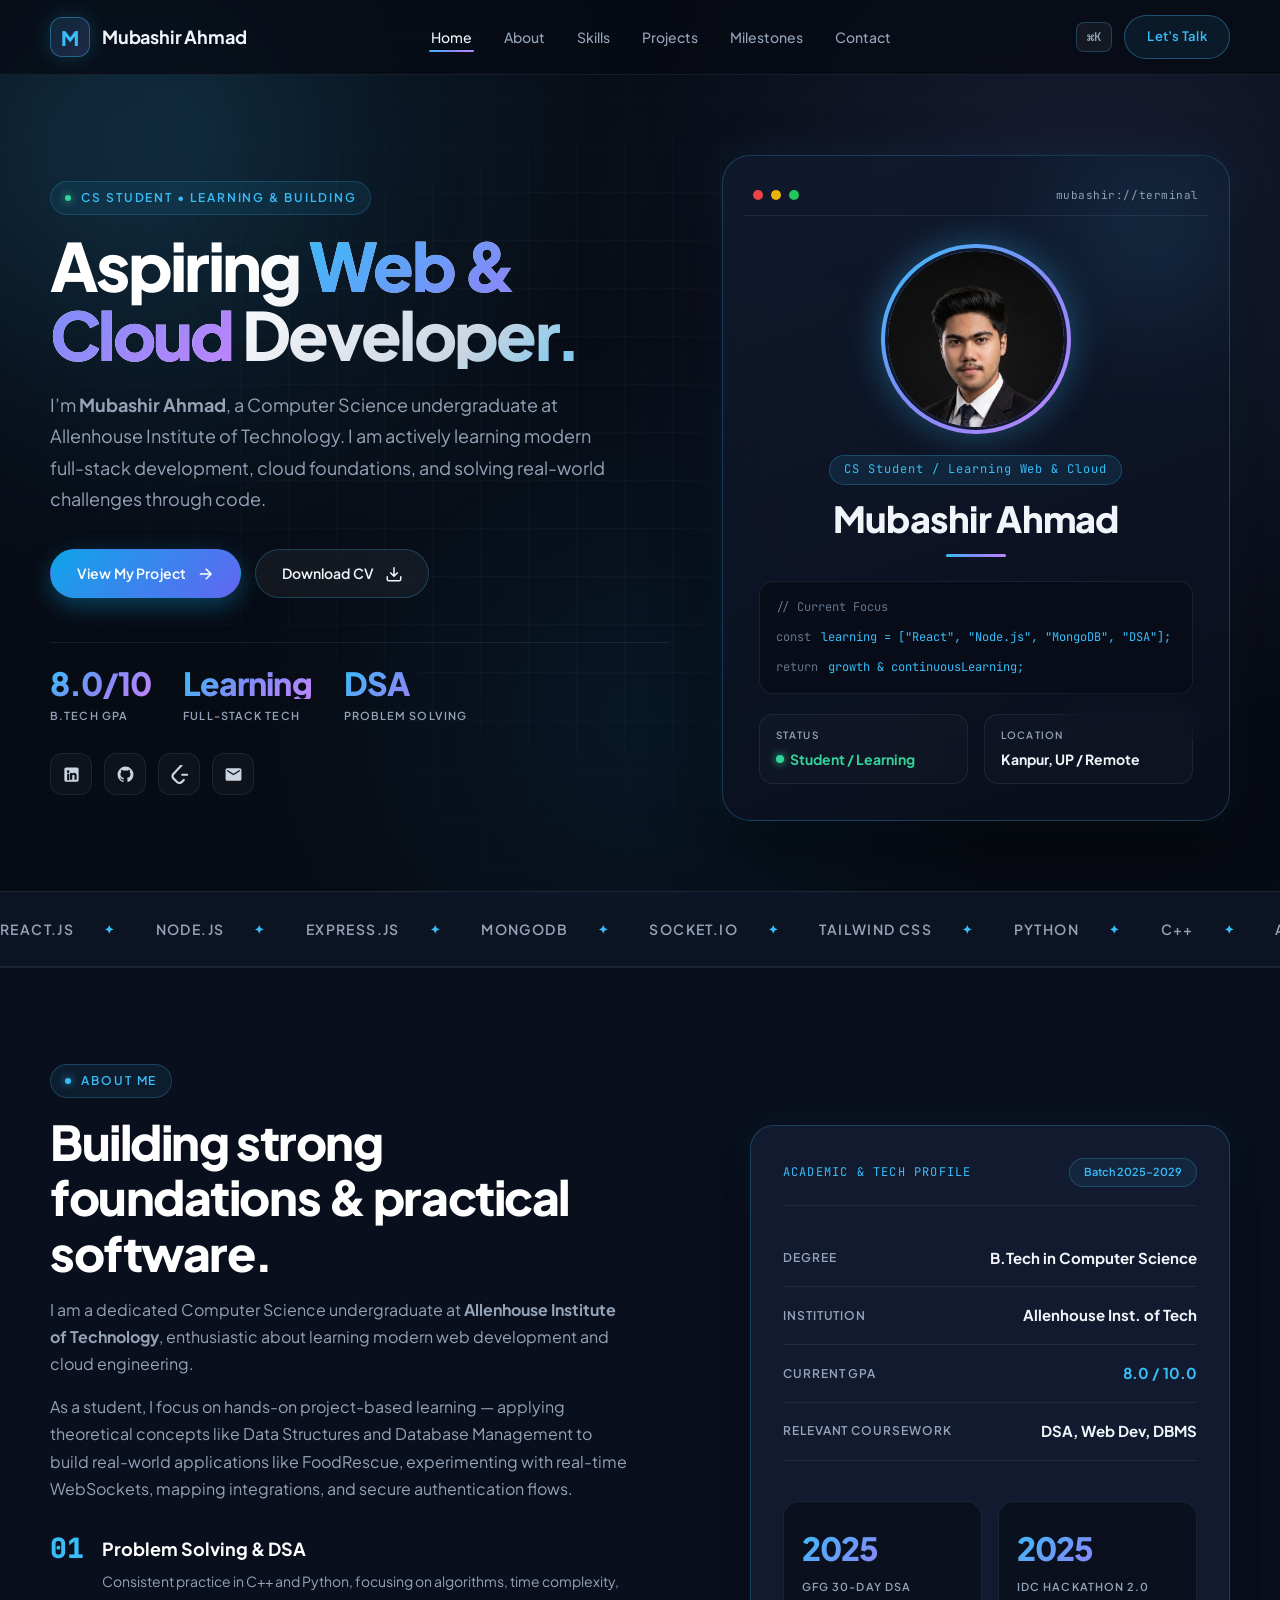
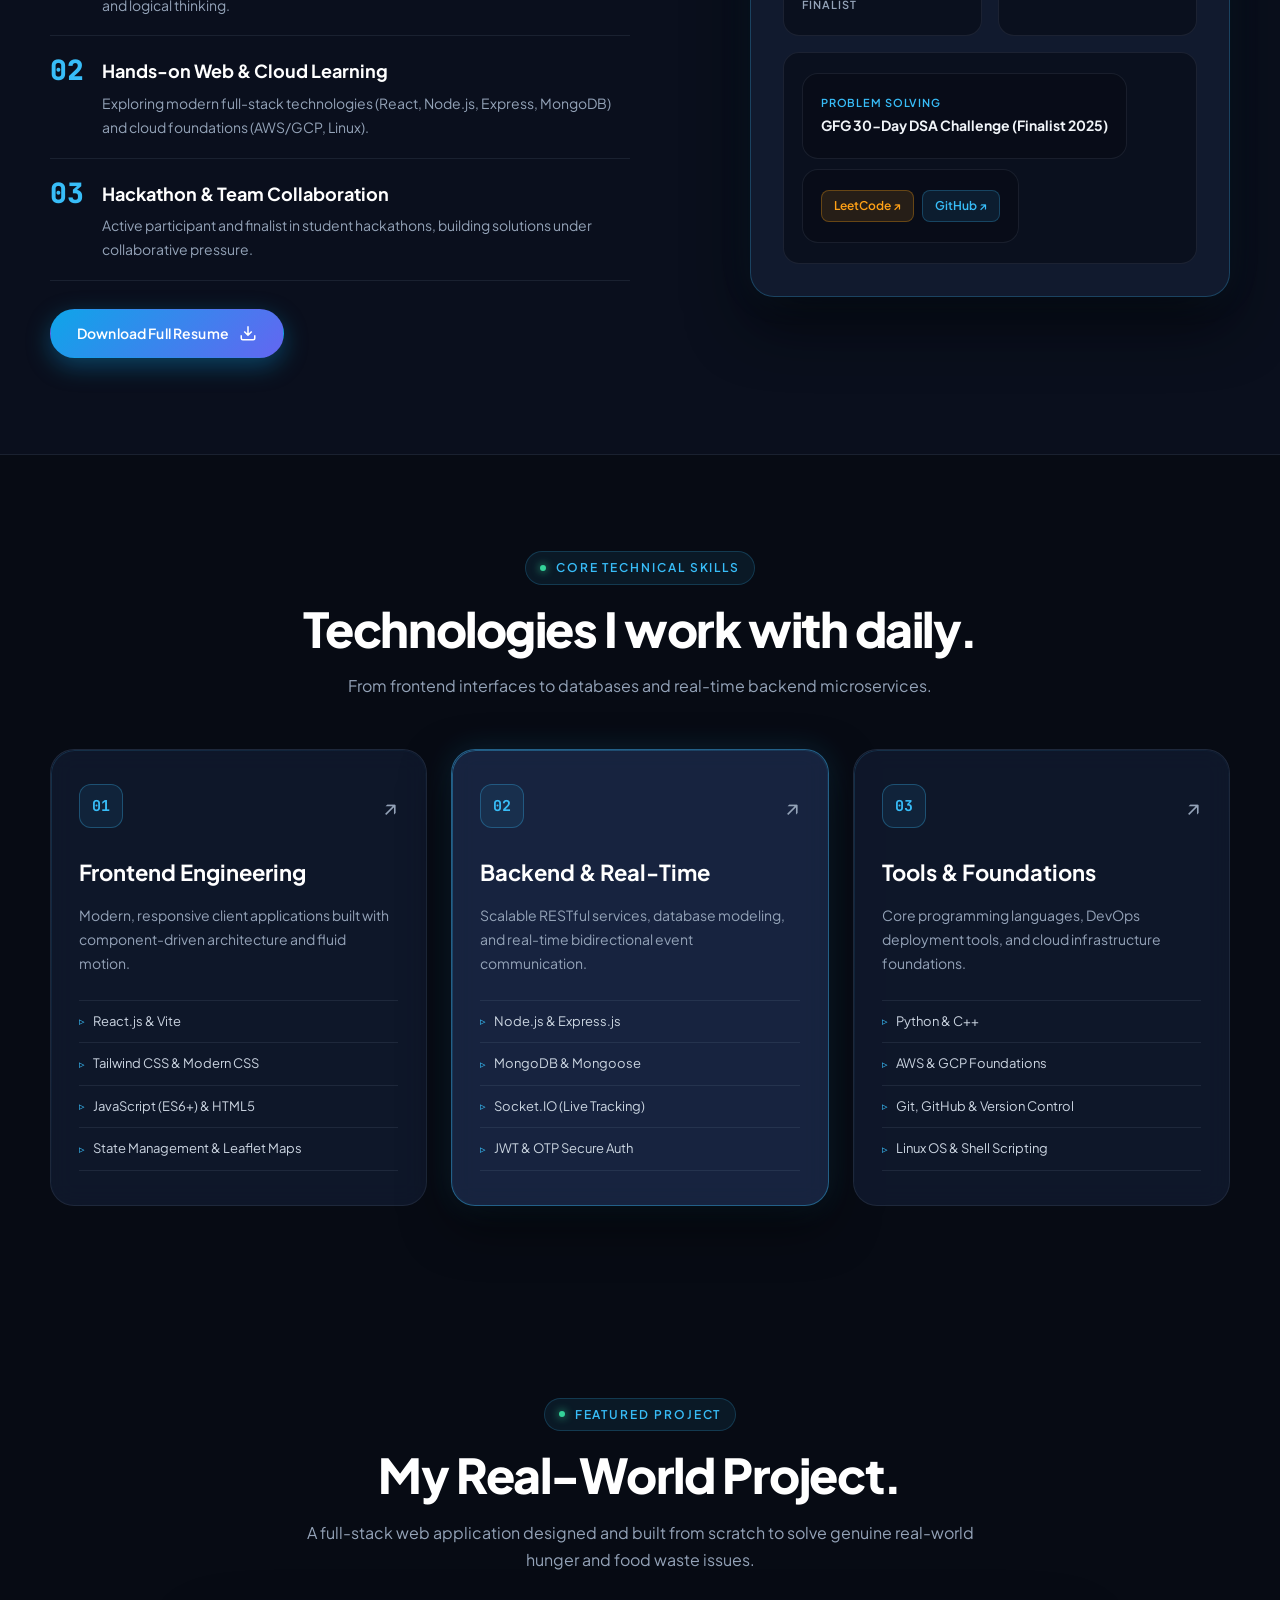
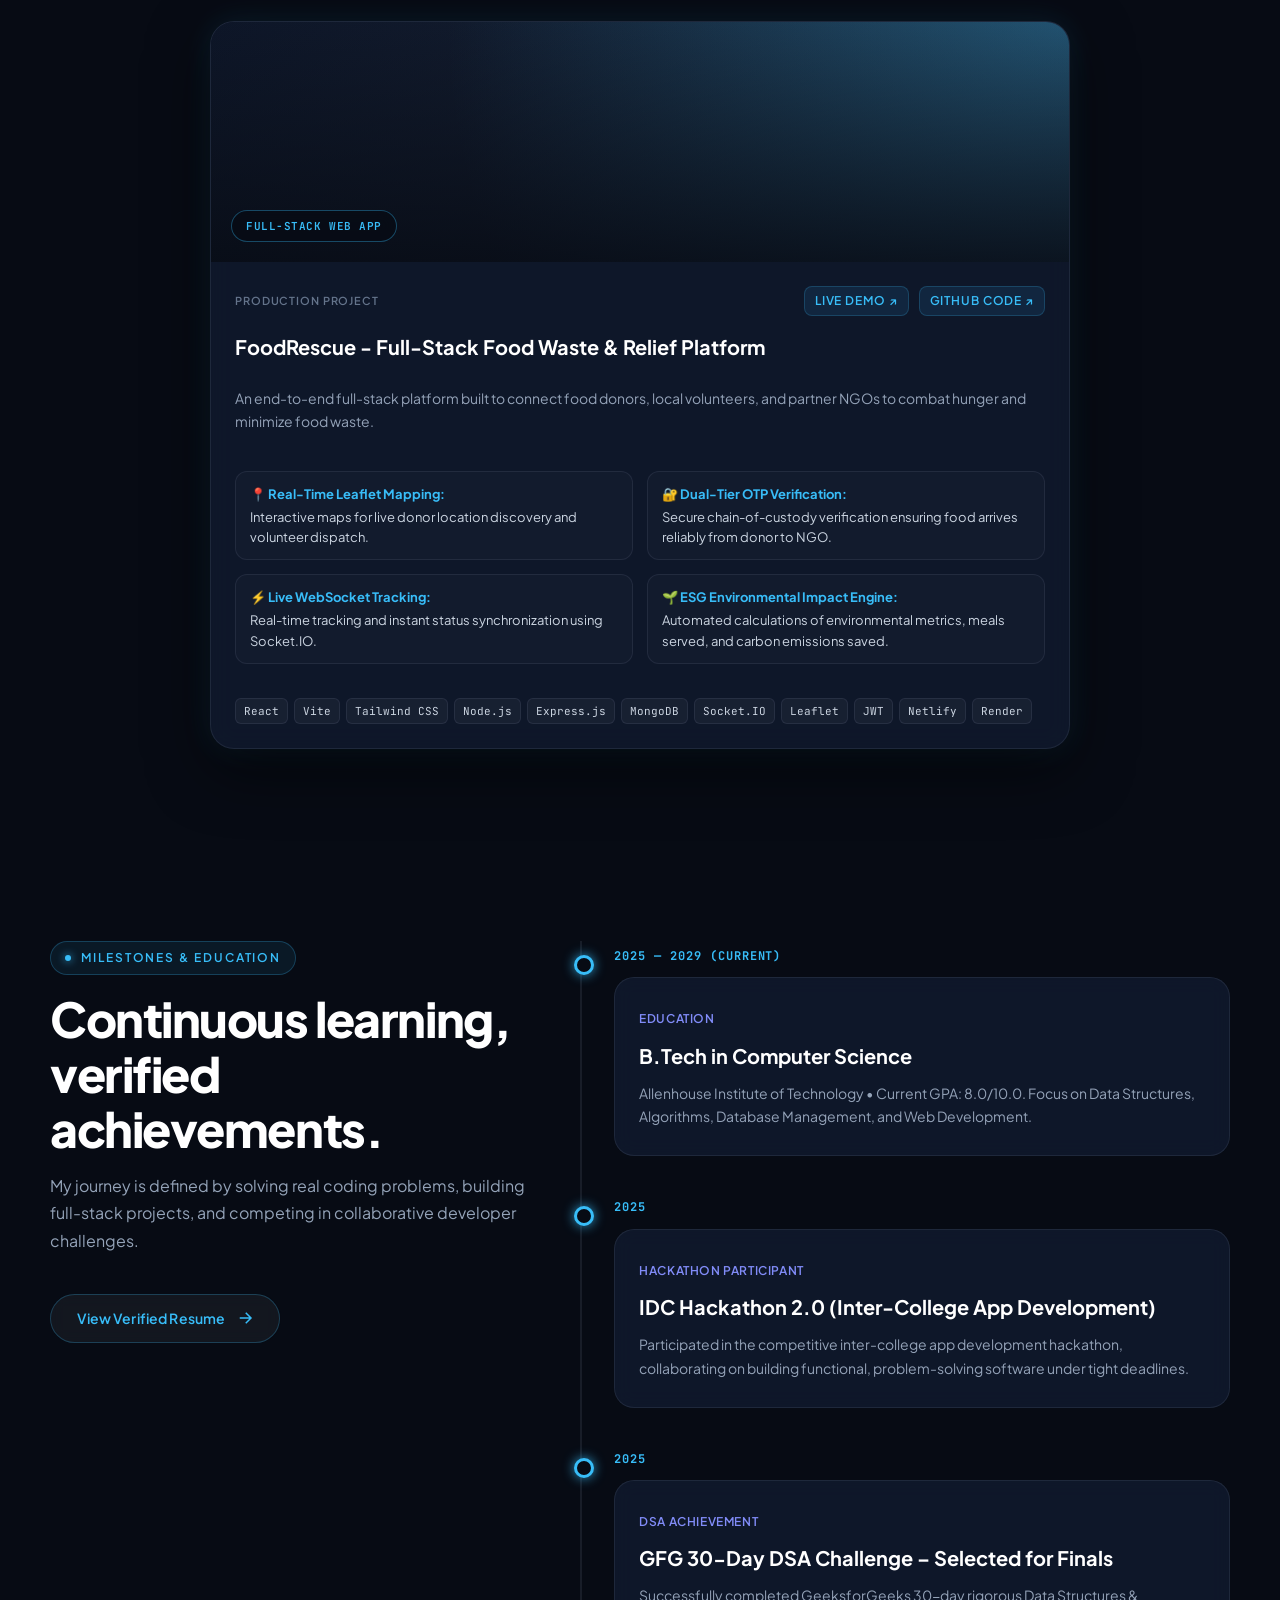
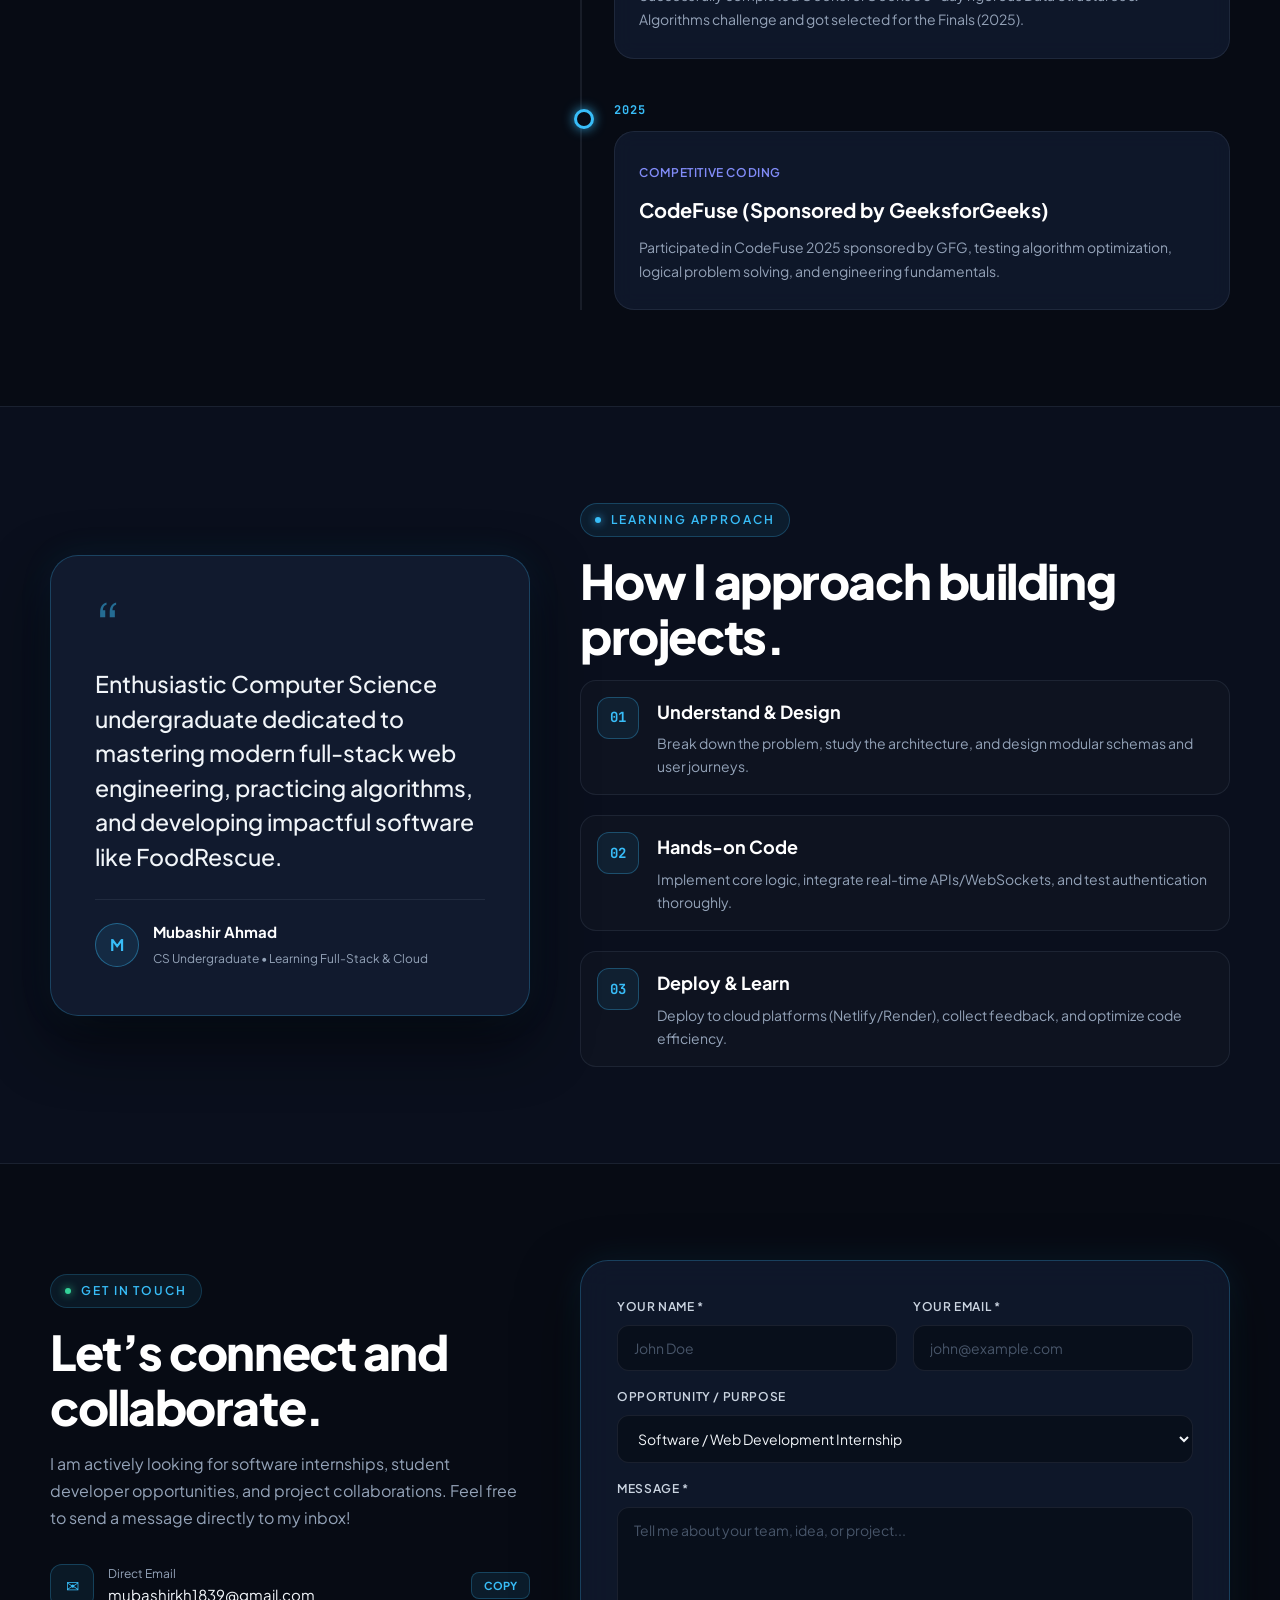
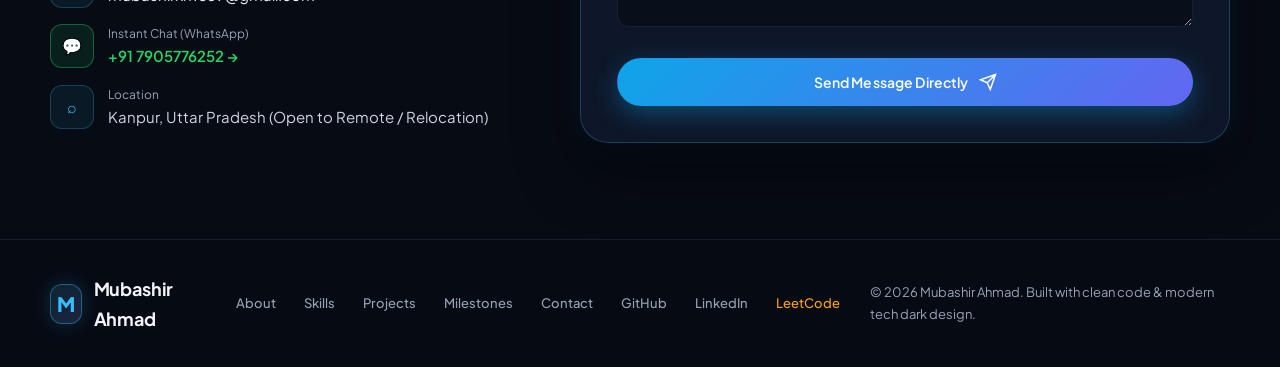
==== index.html @ d945e17e "Initial portfolio website" ====
<!DOCTYPE html>
<html lang="en">
<head>
  <meta charset="UTF-8" />
  <meta name="viewport" content="width=device-width, initial-scale=1.0" />
  <meta name="description" content="Mubashir Ahmad | Computer Science Student & Aspiring Web / Cloud Developer Portfolio" />
  <title>Mubashir Ahmad | CS Student & Aspiring Developer</title>
  <link rel="icon" type="image/svg+xml" href="data:image/svg+xml,<svg xmlns='http://www.w3.org/2000/svg' viewBox='0 0 100 100'><rect width='100' height='100' rx='25' fill='%23070b14'/><text x='50%' y='68%' font-size='60' font-weight='800' fill='%2338bdf8' font-family='sans-serif' text-anchor='middle'>M</text></svg>" />
  <!-- Open Graph / Social Sharing -->
  <meta property="og:type" content="website" />
  <meta property="og:title" content="Mubashir Ahmad | CS Student & Aspiring Developer" />
  <meta property="og:description" content="Portfolio of Mubashir Ahmad - Computer Science Student, Learning Full-Stack & Cloud Technologies." />
  <meta property="og:image" content="mubashir.jpg" />
  <link rel="preconnect" href="https://fonts.googleapis.com">
  <link rel="preconnect" href="https://fonts.gstatic.com" crossorigin>
  <link href="https://fonts.googleapis.com/css2?family=JetBrains+Mono:wght@400;600&family=Plus+Jakarta+Sans:wght@400;500;600;700;800&display=swap" rel="stylesheet">
  <link rel="stylesheet" href="styles.css" />
</head>
<body>
  <div class="site-shell">
    <header class="site-header">
      <nav class="navbar container">
        <a class="brand" href="#home" aria-label="Mubashir Ahmad">
          <span class="brand-mark">M</span>
          <span class="brand-text">Mubashir Ahmad</span>
        </a>

        <button class="nav-toggle" aria-label="Toggle navigation" aria-expanded="false">
          <span></span>
          <span></span>
          <span></span>
        </button>

        <ul class="nav-menu">
          <li><a class="nav-link active" href="#home">Home</a></li>
          <li><a class="nav-link" href="#about">About</a></li>
          <li><a class="nav-link" href="#skills">Skills</a></li>
          <li><a class="nav-link" href="#projects">Projects</a></li>
          <li><a class="nav-link" href="#experience">Milestones</a></li>
          <li><a class="nav-link" href="#contact">Contact</a></li>
        </ul>

        <div style="display: flex; align-items: center; gap: 12px;">
          <button type="button" class="btn-cmd-trigger" id="btn-cmd-trigger" title="Command Palette (Ctrl+K)">
            <span>⌘K</span>
          </button>
          <a class="header-button" href="#contact">Let’s Talk</a>
        </div>
      </nav>
    </header>

    <main>
      <!-- HERO SECTION -->
      <section class="hero section-pad" id="home">
        <div class="container hero-grid">
          <div class="hero-copy reveal">
            <div class="section-label">
              <span></span>
              CS Student • Learning & Building
            </div>
            <h1>Aspiring <span class="highlight-text">Web & Cloud</span> Developer.</h1>
            <p class="hero-lede">
              I’m <strong>Mubashir Ahmad</strong>, a Computer Science undergraduate at Allenhouse Institute of Technology. I am actively learning modern full-stack development, cloud foundations, and solving real-world challenges through code.
            </p>

            <div class="hero-actions">
              <a class="btn btn-primary" href="#projects">
                <span>View My Project</span>
                <svg viewBox="0 0 24 24" class="btn-icon">
                  <path d="M5 12h14M13 5l7 7-7 7" />
                </svg>
              </a>
              <a class="btn btn-secondary" href="Mubashir_Ahmad_Resume.pdf" download="Mubashir_Ahmad_Resume.pdf">
                <span>Download CV</span>
                <svg viewBox="0 0 24 24" class="btn-icon">
                  <path d="M21 15v4a2 2 0 0 1-2 2H5a2 2 0 0 1-2-2v-4M7 10l5 5 5-5M12 15V3" />
                </svg>
              </a>
            </div>

            <div class="hero-proof">
              <div>
                <span class="proof-number">8.0/10</span>
                <span class="proof-label">B.Tech GPA</span>
              </div>
              <div>
                <span class="proof-number">Learning</span>
                <span class="proof-label">Full-Stack Tech</span>
              </div>
              <div>
                <span class="proof-number">DSA</span>
                <span class="proof-label">Problem Solving</span>
              </div>
            </div>

            <div class="hero-social">
              <a href="https://www.linkedin.com/in/mubashir-ahmad-92167a363" target="_blank" rel="noopener noreferrer" aria-label="LinkedIn">
                <svg viewBox="0 0 24 24"><path d="M19 3a2 2 0 0 1 2 2v14a2 2 0 0 1-2 2H5a2 2 0 0 1-2-2V5a2 2 0 0 1 2-2h14m-.5 15.5v-5.3a3.26 3.26 0 0 0-3.26-3.26c-.85 0-1.84.52-2.28 1.3v-1.11h-2.79v8.37h2.79v-4.93c0-.77.62-1.4 1.39-1.4a1.4 1.4 0 0 1 1.4 1.4v4.93h2.75M6.46 10.9v8.37H9.2V10.9H6.46M7.83 6.78a1.64 1.64 0 1 0 0 3.27 1.64 1.64 0 0 0 0-3.27z"/></svg>
              </a>
              <a href="https://github.com/mubashirkh1839-afk" target="_blank" rel="noopener noreferrer" aria-label="GitHub">
                <svg viewBox="0 0 24 24"><path d="M12 2A10 10 0 0 0 2 12c0 4.42 2.87 8.17 6.84 9.5.5.08.66-.23.66-.5v-1.69c-2.77.6-3.36-1.34-3.36-1.34-.46-1.16-1.11-1.47-1.11-1.47-.91-.62.07-.6.07-.6 1 .07 1.53 1.03 1.53 1.03.87 1.52 2.34 1.07 2.91.83.1-.65.35-1.09.63-1.34-2.22-.25-4.55-1.11-4.55-4.92 0-1.11.38-2 1.03-2.71-.1-.25-.45-1.29.1-2.64 0 0 .84-.27 2.75 1.02.79-.22 1.65-.33 2.5-.33.85 0 1.71.11 2.5.33 1.91-1.29 2.75-1.02 2.75-1.02.55 1.35.2 2.39.1 2.64.65.71 1.03 1.6 1.03 2.71 0 3.82-2.34 4.66-4.57 4.91.36.31.69.92.69 1.85V21c0 .27.16.59.67.5C19.14 20.16 22 16.42 22 12A10 10 0 0 0 12 2z"/></svg>
              </a>
              <a href="https://leetcode.com/u/mubashirkh_1839/" target="_blank" rel="noopener noreferrer" aria-label="LeetCode" title="LeetCode Profile">
                <svg viewBox="0 0 24 24"><path d="M13.483 0a1.374 1.374 0 0 0-.961.438L7.116 6.226l-3.854 4.126a5.266 5.266 0 0 0-1.209 2.104 5.35 5.35 0 0 0-.125.513 5.527 5.527 0 0 0 .062 2.362 5.83 5.83 0 0 0 .349 1.017 5.938 5.938 0 0 0 1.271 1.818l4.277 4.193.039.038c2.248 2.165 5.852 2.133 8.063-.074l2.396-2.392c.54-.54.54-1.414.003-1.955a1.378 1.378 0 0 0-1.951-.003l-2.396 2.392a3.021 3.021 0 0 1-4.205.038l-.02-.019-4.276-4.193c-.652-.64-.972-1.469-.948-2.263a2.68 2.68 0 0 1 .666-1.607 2.6 2.6 0 0 1 .388-.392l4.271-4.571 5.405-5.787a1.378 1.378 0 0 0-.986-2.364zm1.884 10.957a1.38 1.38 0 0 0-1.38 1.382v.005a1.382 1.382 0 0 0 1.38 1.382h6.25a1.38 1.38 0 0 0 1.38-1.382v-.005a1.382 1.382 0 0 0-1.38-1.382z"/></svg>
              </a>
              <a href="mailto:mubashirkh1839@gmail.com" aria-label="Email">
                <svg viewBox="0 0 24 24"><path d="M20 4H4c-1.1 0-1.99.9-1.99 2L2 18c0 1.1.9 2 2 2h16c1.1 0 2-.9 2-2V6c0-1.1-.9-2-2-2zm0 4l-8 5-8-5V6l8 5 8-5v2z"/></svg>
              </a>
            </div>
          </div>

          <aside class="hero-panel reveal">
            <div class="hero-card">
              <div class="hero-card-top">
                <span class="card-dot"></span>
                <span class="card-dot"></span>
                <span class="card-dot"></span>
                <span class="card-title">mubashir://terminal</span>
              </div>

              <div class="profile-card">
                <div class="profile-photo">
                  <div class="profile-photo-inner">
                    <img src="mubashir.jpg" alt="Mubashir Ahmad" class="profile-img" onerror="this.style.display='none'; this.nextElementSibling.style.display='flex';" />
                    <span class="profile-initial" style="display:none;">M</span>
                  </div>
                </div>
                <div class="profile-details">
                  <span class="profile-role">CS Student / Learning Web & Cloud</span>
                  <h3>Mubashir Ahmad</h3>
                  <span class="profile-line"></span>
                </div>

                <div class="code-stack">
                  <div class="code-line">
                    <span class="code-comment">// Current Focus</span>
                  </div>
                  <div class="code-line">
                    <span class="code-comment">const</span>
                    <span class="code-value">learning = ["React", "Node.js", "MongoDB", "DSA"];</span>
                  </div>
                  <div class="code-line">
                    <span class="code-comment">return</span>
                    <span class="code-value">growth & continuousLearning;</span>
                  </div>
                </div>

                <div class="signal-grid">
                  <div>
                    <span class="signal-label">Status</span>
                    <span class="signal-value status-badge">Student / Learning</span>
                  </div>
                  <div>
                    <span class="signal-label">Location</span>
                    <span class="signal-value">Kanpur, UP / Remote</span>
                  </div>
                </div>
              </div>

              <div class="floating-card floating-card-one">
                <span class="floating-card-icon">⚡</span>
                <span>Hackathon Finalist</span>
              </div>
              <div class="floating-card floating-card-two">
                <span class="floating-card-icon">💡</span>
                <span>Learning Web & Cloud</span>
              </div>
            </div>
          </aside>
        </div>
      </section>

      <!-- MARQUEE / SKILLS STRIP -->
      <section class="marquee">
        <div class="marquee-track">
          <span>React.js</span>
          <span>Node.js</span>
          <span>Express.js</span>
          <span>MongoDB</span>
          <span>Socket.IO</span>
          <span>Tailwind CSS</span>
          <span>Python</span>
          <span>C++</span>
          <span>AWS / GCP</span>
          <span>Git & Linux</span>
          <span>RESTful APIs</span>
          <span>JWT Auth</span>
          <span>React.js</span>
          <span>Node.js</span>
          <span>Express.js</span>
          <span>MongoDB</span>
          <span>Socket.IO</span>
          <span>Tailwind CSS</span>
        </div>
      </section>

      <!-- ABOUT SECTION -->
      <section class="section section-light" id="about">
        <div class="container two-column">
          <div class="section-intro reveal">
            <span class="section-label dark">
              <span></span>
              About Me
            </span>
            <h2>Building strong foundations & practical software.</h2>
            <p>
              I am a dedicated Computer Science undergraduate at <strong>Allenhouse Institute of Technology</strong>, enthusiastic about learning modern web development and cloud engineering.
            </p>
            <p>
              As a student, I focus on hands-on project-based learning — applying theoretical concepts like Data Structures and Database Management to build real-world applications like FoodRescue, experimenting with real-time WebSockets, mapping integrations, and secure authentication flows.
            </p>

            <div class="about-highlights">
              <div class="about-highlight">
                <span class="highlight-number">01</span>
                <div>
                  <h4>Problem Solving & DSA</h4>
                  <p>Consistent practice in C++ and Python, focusing on algorithms, time complexity, and logical thinking.</p>
                </div>
              </div>
              <div class="about-highlight">
                <span class="highlight-number">02</span>
                <div>
                  <h4>Hands-on Web & Cloud Learning</h4>
                  <p>Exploring modern full-stack technologies (React, Node.js, Express, MongoDB) and cloud foundations (AWS/GCP, Linux).</p>
                </div>
              </div>
              <div class="about-highlight">
                <span class="highlight-number">03</span>
                <div>
                  <h4>Hackathon & Team Collaboration</h4>
                  <p>Active participant and finalist in student hackathons, building solutions under collaborative pressure.</p>
                </div>
              </div>
            </div>

            <a class="btn btn-primary" style="margin-top: 28px;" href="Mubashir_Ahmad_Resume.pdf" download="Mubashir_Ahmad_Resume.pdf">
              <span>Download Full Resume</span>
              <svg viewBox="0 0 24 24" class="btn-icon"><path d="M21 15v4a2 2 0 0 1-2 2H5a2 2 0 0 1-2-2v-4M7 10l5 5 5-5M12 15V3" /></svg>
            </a>
          </div>

          <div class="about-card reveal">
            <div class="about-card-inner">
              <div class="about-card-top">
                <span class="metric-label">Academic & Tech Profile</span>
                <span class="metric-status">Batch 2025–2029</span>
              </div>

              <div class="about-card-body">
                <div class="about-card-row">
                  <span class="card-row-label">Degree</span>
                  <span class="card-row-value">B.Tech in Computer Science</span>
                </div>
                <div class="about-card-row">
                  <span class="card-row-label">Institution</span>
                  <span class="card-row-value">Allenhouse Inst. of Tech</span>
                </div>
                <div class="about-card-row">
                  <span class="card-row-label">Current GPA</span>
                  <span class="card-row-value" style="color: var(--primary);">8.0 / 10.0</span>
                </div>
                <div class="about-card-row">
                  <span class="card-row-label">Relevant Coursework</span>
                  <span class="card-row-value">DSA, Web Dev, DBMS</span>
                </div>
              </div>

              <div class="about-card-grid">
                <div>
                  <span class="mini-number">2025</span>
                  <span class="mini-label">GFG 30-Day DSA Finalist</span>
                </div>
                <div>
                  <span class="mini-number">2025</span>
                  <span class="mini-label">IDC Hackathon 2.0</span>
                </div>
                <div style="grid-column: span 2; display: flex; align-items: center; justify-content: space-between; flex-wrap: wrap; gap: 10px;">
                  <div>
                    <span style="font-size: 11px; font-weight: 600; color: var(--primary); text-transform: uppercase; letter-spacing: 0.08em; display:block;">Problem Solving</span>
                    <span style="font-size: 14px; font-weight: 700; color: var(--text);">GFG 30-Day DSA Challenge (Finalist 2025)</span>
                  </div>
                  <div style="display: flex; gap: 8px;">
                    <a href="https://leetcode.com/u/mubashirkh_1839/" target="_blank" rel="noopener noreferrer" style="font-size: 12px; font-weight: 600; color: #ffa116; background: rgba(255,161,22,0.12); border: 1px solid rgba(255,161,22,0.3); padding: 5px 12px; border-radius: 8px; display: inline-flex; align-items: center; gap: 4px;">
                      LeetCode ↗
                    </a>
                    <a href="https://github.com/mubashirkh1839-afk" target="_blank" rel="noopener noreferrer" style="font-size: 12px; font-weight: 600; color: var(--primary); background: rgba(56,189,248,0.1); border: 1px solid rgba(56,189,248,0.25); padding: 5px 12px; border-radius: 8px;">
                      GitHub ↗
                    </a>
                  </div>
                </div>
              </div>
            </div>
          </div>
        </div>
      </section>

      <!-- SKILLS & COMPETENCIES SECTION -->
      <section class="section" id="skills">
        <div class="container centered">
          <div class="section-heading reveal">
            <span class="section-label">
              <span></span>
              Core Technical Skills
            </span>
            <h2>Technologies I work with daily.</h2>
            <p>From frontend interfaces to databases and real-time backend microservices.</p>
          </div>

          <div class="service-grid">
            <article class="service-card reveal">
              <div class="service-card-head">
                <span class="service-icon">01</span>
                <span class="service-arrow">↗</span>
              </div>
              <h3>Frontend Engineering</h3>
              <p>Modern, responsive client applications built with component-driven architecture and fluid motion.</p>
              <ul class="service-list">
                <li>React.js & Vite</li>
                <li>Tailwind CSS & Modern CSS</li>
                <li>JavaScript (ES6+) & HTML5</li>
                <li>State Management & Leaflet Maps</li>
              </ul>
            </article>

            <article class="service-card active reveal">
              <div class="service-card-head">
                <span class="service-icon">02</span>
                <span class="service-arrow">↗</span>
              </div>
              <h3>Backend & Real-Time</h3>
              <p>Scalable RESTful services, database modeling, and real-time bidirectional event communication.</p>
              <ul class="service-list">
                <li>Node.js & Express.js</li>
                <li>MongoDB & Mongoose</li>
                <li>Socket.IO (Live Tracking)</li>
                <li>JWT & OTP Secure Auth</li>
              </ul>
            </article>

            <article class="service-card reveal">
              <div class="service-card-head">
                <span class="service-icon">03</span>
                <span class="service-arrow">↗</span>
              </div>
              <h3>Tools & Foundations</h3>
              <p>Core programming languages, DevOps deployment tools, and cloud infrastructure foundations.</p>
              <ul class="service-list">
                <li>Python & C++</li>
                <li>AWS & GCP Foundations</li>
                <li>Git, GitHub & Version Control</li>
                <li>Linux OS & Shell Scripting</li>
              </ul>
            </article>
          </div>
        </div>
      </section>

      <!-- PROJECTS SECTION -->
      <section class="section section-dark" id="projects">
        <div class="container">
          <div class="section-heading centered reveal">
            <span class="section-label">
              <span></span>
              Featured Project
            </span>
            <h2>My Real-World Project.</h2>
            <p>A full-stack web application designed and built from scratch to solve genuine real-world hunger and food waste issues.</p>
          </div>

          <div class="project-single-wrapper">
            <!-- Featured Project: FoodRescue -->
            <article class="project-card project-card-featured reveal" data-category="fullstack">
              <div class="project-thumbnail thumb-one">
                <span class="project-tag">Full-Stack Web App</span>
              </div>
              <div class="project-content">
                <div class="project-meta">
                  <span>Production Project</span>
                  <div class="project-links">
                    <a href="https://lnkd.in/dQ2KAJUB" target="_blank" rel="noopener noreferrer" class="project-link-btn" title="Live Demo">
                      Live Demo ↗
                    </a>
                    <a href="https://lnkd.in/dcukuMUd" target="_blank" rel="noopener noreferrer" class="project-link-btn" title="View Source Code">
                      GitHub Code ↗
                    </a>
                  </div>
                </div>
                <h3>FoodRescue - Full-Stack Food Waste & Relief Platform</h3>
                <p>
                  An end-to-end full-stack platform built to connect food donors, local volunteers, and partner NGOs to combat hunger and minimize food waste.
                </p>
                <div class="project-features-list">
                  <div class="project-feature-item">
                    <strong>📍 Real-Time Leaflet Mapping:</strong> Interactive maps for live donor location discovery and volunteer dispatch.
                  </div>
                  <div class="project-feature-item">
                    <strong>🔐 Dual-Tier OTP Verification:</strong> Secure chain-of-custody verification ensuring food arrives reliably from donor to NGO.
                  </div>
                  <div class="project-feature-item">
                    <strong>⚡ Live WebSocket Tracking:</strong> Real-time tracking and instant status synchronization using Socket.IO.
                  </div>
                  <div class="project-feature-item">
                    <strong>🌱 ESG Environmental Impact Engine:</strong> Automated calculations of environmental metrics, meals served, and carbon emissions saved.
                  </div>
                </div>
                <div class="project-tech-pills" style="margin-top: 24px;">
                  <span>React</span>
                  <span>Vite</span>
                  <span>Tailwind CSS</span>
                  <span>Node.js</span>
                  <span>Express.js</span>
                  <span>MongoDB</span>
                  <span>Socket.IO</span>
                  <span>Leaflet</span>
                  <span>JWT</span>
                  <span>Netlify</span>
                  <span>Render</span>
                </div>
              </div>
            </article>
          </div>
        </div>
      </section>

      <!-- EXPERIENCE & ACHIEVEMENTS SECTION -->
      <section class="section" id="experience">
        <div class="container experience-grid">
          <div class="section-intro reveal">
            <span class="section-label dark">
              <span></span>
              Milestones & Education
            </span>
            <h2>Continuous learning, verified achievements.</h2>
            <p>
              My journey is defined by solving real coding problems, building full-stack projects, and competing in collaborative developer challenges.
            </p>
            <a class="btn btn-secondary dark-btn" href="Mubashir_Ahmad_Resume.pdf" download="Mubashir_Ahmad_Resume.pdf" style="margin-top: 24px;">
              <span>View Verified Resume</span>
              <svg viewBox="0 0 24 24" class="btn-icon"><path d="M5 12h14M13 5l7 7-7 7" /></svg>
            </a>
          </div>

          <div class="timeline reveal">
            <div class="timeline-item">
              <span class="timeline-date">2025 — 2029 (Current)</span>
              <div class="timeline-card">
                <span class="timeline-status">Education</span>
                <h3>B.Tech in Computer Science</h3>
                <p>Allenhouse Institute of Technology • Current GPA: 8.0/10.0. Focus on Data Structures, Algorithms, Database Management, and Web Development.</p>
              </div>
            </div>

            <div class="timeline-item">
              <span class="timeline-date">2025</span>
              <div class="timeline-card">
                <span class="timeline-status">Hackathon Participant</span>
                <h3>IDC Hackathon 2.0 (Inter-College App Development)</h3>
                <p>Participated in the competitive inter-college app development hackathon, collaborating on building functional, problem-solving software under tight deadlines.</p>
              </div>
            </div>

            <div class="timeline-item">
              <span class="timeline-date">2025</span>
              <div class="timeline-card">
                <span class="timeline-status">DSA Achievement</span>
                <h3>GFG 30-Day DSA Challenge – Selected for Finals</h3>
                <p>Successfully completed GeeksforGeeks 30-day rigorous Data Structures & Algorithms challenge and got selected for the Finals (2025).</p>
              </div>
            </div>

            <div class="timeline-item">
              <span class="timeline-date">2025</span>
              <div class="timeline-card">
                <span class="timeline-status">Competitive Coding</span>
                <h3>CodeFuse (Sponsored by GeeksforGeeks)</h3>
                <p>Participated in CodeFuse 2025 sponsored by GFG, testing algorithm optimization, logical problem solving, and engineering fundamentals.</p>
              </div>
            </div>
          </div>
        </div>
      </section>

      <!-- PHILOSOPHY & WORKFLOW SECTION -->
      <section class="section testimonial-section">
        <div class="container testimonial-grid">
          <div class="testimonial-card reveal">
            <span class="quote-mark">“</span>
            <p>
              Enthusiastic Computer Science undergraduate dedicated to mastering modern full-stack web engineering, practicing algorithms, and developing impactful software like FoodRescue.
            </p>
            <div class="testimonial-author">
              <div class="author-avatar">M</div>
              <div>
                <strong>Mubashir Ahmad</strong>
                <span>CS Undergraduate • Learning Full-Stack & Cloud</span>
              </div>
            </div>
          </div>

          <div class="testimonial-content reveal">
            <span class="section-label dark">
              <span></span>
              Learning Approach
            </span>
            <h2>How I approach building projects.</h2>
            <div class="process-list">
              <div class="process-row">
                <span class="process-number">01</span>
                <div>
                  <h4>Understand & Design</h4>
                  <p>Break down the problem, study the architecture, and design modular schemas and user journeys.</p>
                </div>
              </div>
              <div class="process-row">
                <span class="process-number">02</span>
                <div>
                  <h4>Hands-on Code</h4>
                  <p>Implement core logic, integrate real-time APIs/WebSockets, and test authentication thoroughly.</p>
                </div>
              </div>
              <div class="process-row">
                <span class="process-number">03</span>
                <div>
                  <h4>Deploy & Learn</h4>
                  <p>Deploy to cloud platforms (Netlify/Render), collect feedback, and optimize code efficiency.</p>
                </div>
              </div>
            </div>
          </div>
        </div>
      </section>

      <!-- CONTACT SECTION WITH DIRECT EMAIL INBOX DELIVERY -->
      <section class="section contact-section" id="contact">
        <div class="container contact-grid">
          <div class="contact-copy reveal">
            <span class="section-label">
              <span></span>
              Get In Touch
            </span>
            <h2>Let’s connect and collaborate.</h2>
            <p>
              I am actively looking for software internships, student developer opportunities, and project collaborations. Feel free to send a message directly to my inbox!
            </p>

            <div class="contact-list">
              <div class="contact-item">
                <span class="contact-icon">✉</span>
                <div style="flex-grow:1;">
                  <span style="display:block; font-size:12px; color:var(--muted);">Direct Email</span>
                  <a href="mailto:mubashirkh1839@gmail.com" id="email-text">mubashirkh1839@gmail.com</a>
                </div>
                <button type="button" class="btn-copy" id="btn-copy-email" title="Copy Email">
                  <span>Copy</span>
                </button>
              </div>
              <div class="contact-item">
                <span class="contact-icon" style="color: #25d366; border-color: rgba(37, 211, 102, 0.4); background: rgba(37, 211, 102, 0.1);">💬</span>
                <div style="flex-grow:1;">
                  <span style="display:block; font-size:12px; color:var(--muted);">Instant Chat (WhatsApp)</span>
                  <a href="https://wa.me/917905776252?text=Hi%20Mubashir,%20I%20saw%20your%20portfolio%20and%20would%20like%20to%20connect!" target="_blank" rel="noopener noreferrer" style="color: #25d366; font-weight:600;">+91 7905776252 &rarr;</a>
                </div>
              </div>
              <div class="contact-item">
                <span class="contact-icon">⌕</span>
                <div>
                  <span style="display:block; font-size:12px; color:var(--muted);">Location</span>
                  <span>Kanpur, Uttar Pradesh (Open to Remote / Relocation)</span>
                </div>
              </div>
            </div>
          </div>

          <!-- DIRECT EMAIL CONTACT FORM (Configured with Formspree / Web3Forms fallback) -->
          <form class="contact-form reveal" id="contact-form" action="https://formsubmit.co/ajax/mubashirkh1839@gmail.com" method="POST">
            <!-- Formsubmit configuration helpers -->
            <input type="hidden" name="_subject" value="New Portfolio Inquiry for Mubashir Ahmad!" />
            <input type="hidden" name="_template" value="table" />
            <input type="hidden" name="_captcha" value="false" />

            <div class="form-grid">
              <label>
                <span>Your Name *</span>
                <input type="text" name="name" placeholder="John Doe" required />
              </label>
              <label>
                <span>Your Email *</span>
                <input type="email" name="email" placeholder="john@example.com" required />
              </label>
            </div>

            <label>
              <span>Opportunity / Purpose</span>
              <select name="project_type">
                <option value="Internship">Software / Web Development Internship</option>
                <option value="Project Collaboration">Open Source / Project Collaboration</option>
                <option value="Mentorship / Guidance">Technical Mentorship / Networking</option>
                <option value="Freelance Web Project">Freelance Web Development</option>
                <option value="Other Inquiry">Other Inquiry</option>
              </select>
            </label>

            <label>
              <span>Message *</span>
              <textarea name="message" rows="4" placeholder="Tell me about your team, idea, or project..." required></textarea>
            </label>

            <button class="btn btn-primary submit-btn" id="submit-btn" type="submit">
              <span>Send Message Directly</span>
              <svg viewBox="0 0 24 24" class="btn-icon">
                <path d="M22 2L11 13M22 2l-7 20-4-9-9-4 20-7z" />
              </svg>
            </button>

            <div class="form-status" id="form-status"></div>
          </form>
        </div>
      </section>
    </main>

    <!-- FOOTER -->
    <footer class="site-footer">
      <div class="container footer-grid">
        <a class="brand footer-brand" href="#home">
          <span class="brand-mark">M</span>
          <span class="brand-text">Mubashir Ahmad</span>
        </a>
        <div class="footer-links">
          <a href="#about">About</a>
          <a href="#skills">Skills</a>
          <a href="#projects">Projects</a>
          <a href="#experience">Milestones</a>
          <a href="#contact">Contact</a>
          <a href="https://github.com/mubashirkh1839-afk" target="_blank" rel="noopener noreferrer">GitHub</a>
          <a href="https://www.linkedin.com/in/mubashir-ahmad-92167a363" target="_blank" rel="noopener noreferrer">LinkedIn</a>
          <a href="https://leetcode.com/u/mubashirkh_1839/" target="_blank" rel="noopener noreferrer" style="color: #ffa116;">LeetCode</a>
        </div>
        <span class="footer-copy">© 2026 Mubashir Ahmad. Built with clean code & modern tech dark design.</span>
      </div>
    </footer>
  </div>

  <!-- Custom Glow Cursor -->
  <div class="cursor-glow" id="cursor-glow"></div>

  <!-- Quick Command Palette (Press Ctrl+K or Click Terminal Icon) -->
  <div class="command-palette-backdrop" id="cmd-backdrop">
    <div class="command-palette" id="cmd-palette">
      <div class="cmd-header">
        <span class="cmd-icon">⌘</span>
        <input type="text" id="cmd-input" placeholder="Type a command (help, resume, projects, contact, skills, leetcode)..." autocomplete="off" />
        <span class="cmd-esc">ESC</span>
      </div>
      <div class="cmd-results" id="cmd-results">
        <div class="cmd-item" data-cmd="resume"><span>📄 Download Resume PDF</span><span class="cmd-tag">Open</span></div>
        <div class="cmd-item" data-cmd="projects"><span>🚀 View FoodRescue Project</span><span class="cmd-tag">Navigate</span></div>
        <div class="cmd-item" data-cmd="leetcode"><span>⚡ Open LeetCode Profile</span><span class="cmd-tag">External</span></div>
        <div class="cmd-item" data-cmd="github"><span>🐙 Open GitHub Profile</span><span class="cmd-tag">External</span></div>
        <div class="cmd-item" data-cmd="linkedin"><span>💼 Open LinkedIn Profile</span><span class="cmd-tag">External</span></div>
        <div class="cmd-item" data-cmd="contact"><span>✉️ Jump to Contact Form</span><span class="cmd-tag">Navigate</span></div>
      </div>
      <div class="cmd-footer">
        <span>ProTip: Press <kbd>Ctrl</kbd> + <kbd>K</kbd> anywhere</span>
      </div>
    </div>
  </div>

  <script src="script.js"></script>
</body>
</html>
---- styles.css ----
/* ==========================================================================
   MODERN TECH DARK DESIGN SYSTEM
   Palette: Deep Midnight Navy / Sapphire Glow / Electric Cyan & Indigo
   ========================================================================== */

* {
  box-sizing: border-box;
  -webkit-font-smoothing: antialiased;
  -moz-osx-font-smoothing: grayscale;
  text-rendering: optimizeLegibility;
}

:root {
  /* Background layers */
  --bg: #070b14;
  --bg-soft: #0c1222;
  --panel: #111a2e;
  --panel-soft: #17233d;
  --panel-card: rgba(18, 28, 51, 0.72);
  --card-hover: rgba(26, 40, 71, 0.85);

  /* Typography */
  --text: #f1f5f9;
  --muted: #94a3b8;
  --muted-light: #cbd5e1;
  --gray: #64748b;
  --subtle: #475569;

  /* Modern Tech Accents */
  --primary: #38bdf8;         /* Electric Sky Cyan */
  --primary-glow: #0284c7;
  --accent: #818cf8;          /* Indigo Violet */
  --emerald: #34d399;         /* High-tech Emerald status */
  --neon-gradient: linear-gradient(135deg, #38bdf8 0%, #818cf8 50%, #c084fc 100%);
  --cyber-gradient: linear-gradient(135deg, #0ea5e9, #6366f1);

  /* Lines & Glassmorphism */
  --line: rgba(148, 163, 184, 0.12);
  --line-strong: rgba(56, 189, 248, 0.25);
  --glass: rgba(15, 23, 42, 0.65);
  --glass-border: rgba(255, 255, 255, 0.08);
  --shadow: rgba(0, 0, 0, 0.55);
  --shadow-glow: rgba(56, 189, 248, 0.15);

  /* Fonts & Grid */
  --font: "Plus Jakarta Sans", "Inter", -apple-system, BlinkMacSystemFont, "Segoe UI", Roboto, sans-serif;
  --serif: "Plus Jakarta Sans", "Inter", sans-serif;
  --mono: "JetBrains Mono", "Fira Code", monospace;
  --container: min(1180px, calc(100vw - 64px));
}

html {
  scroll-behavior: smooth;
  color-scheme: dark;
}

body {
  margin: 0;
  color: var(--text);
  background-color: var(--bg);
  background-image:
    radial-gradient(circle at 15% 15%, rgba(56, 189, 248, 0.12), transparent 35%),
    radial-gradient(circle at 85% 25%, rgba(129, 140, 248, 0.14), transparent 40%),
    radial-gradient(circle at 50% 80%, rgba(14, 165, 233, 0.08), transparent 40%);
  background-attachment: fixed;
  font-family: var(--font);
  line-height: 1.65;
  min-height: 100vh;
  overflow-x: hidden;
}

/* Glowing ambient orbs */
body::after {
  content: "";
  position: fixed;
  width: 500px;
  height: 500px;
  border-radius: 50%;
  background: radial-gradient(circle, rgba(56, 189, 248, 0.15), transparent 70%);
  filter: blur(100px);
  left: -150px;
  top: -100px;
  pointer-events: none;
  z-index: 0;
}

/* Subtle tech grid background */
body::before {
  content: "";
  position: fixed;
  inset: 0;
  background-image:
    linear-gradient(to right, rgba(255, 255, 255, 0.03) 1px, transparent 1px),
    linear-gradient(to bottom, rgba(255, 255, 255, 0.03) 1px, transparent 1px);
  background-size: 48px 48px;
  mask-image: radial-gradient(ellipse at center, black 40%, transparent 80%);
  -webkit-mask-image: radial-gradient(ellipse at center, black 40%, transparent 80%);
  opacity: 0.8;
  pointer-events: none;
  z-index: 0;
}

img, svg {
  display: block;
}

a {
  color: inherit;
  text-decoration: none;
}

button, input, textarea, select {
  font-family: inherit;
}

.site-shell {
  min-height: 100vh;
  position: relative;
  z-index: 1;
}

.container {
  width: var(--container);
  margin: 0 auto;
}

/* ==========================================================================
   NAVIGATION BAR
   ========================================================================== */

.site-header {
  position: sticky;
  top: 0;
  z-index: 100;
  background: rgba(7, 11, 20, 0.78);
  backdrop-filter: blur(20px);
  -webkit-backdrop-filter: blur(20px);
  border-bottom: 1px solid var(--line);
  transition: all 0.3s ease;
}

.navbar {
  min-height: 74px;
  display: flex;
  align-items: center;
  justify-content: space-between;
  gap: 30px;
}

.brand {
  display: flex;
  align-items: center;
  gap: 12px;
  font-weight: 700;
  letter-spacing: -0.02em;
  color: var(--text);
}

.brand-mark {
  width: 40px;
  height: 40px;
  border-radius: 12px;
  border: 1px solid rgba(56, 189, 248, 0.4);
  background: linear-gradient(135deg, rgba(56, 189, 248, 0.15), rgba(129, 140, 248, 0.2));
  color: var(--primary);
  display: flex;
  align-items: center;
  justify-content: center;
  font-weight: 800;
  font-size: 20px;
  box-shadow: 0 0 20px rgba(56, 189, 248, 0.2);
  transition: all 0.3s ease;
}

.brand:hover .brand-mark {
  transform: scale(1.05) rotate(-3deg);
  border-color: var(--primary);
  box-shadow: 0 0 25px rgba(56, 189, 248, 0.4);
}

.brand-text {
  font-size: 18px;
  font-weight: 700;
  letter-spacing: -0.01em;
}

.nav-menu {
  display: flex;
  align-items: center;
  gap: 28px;
  list-style: none;
  padding: 0;
  margin: 0;
}

.nav-link {
  position: relative;
  color: var(--muted);
  font-size: 14px;
  font-weight: 500;
  padding: 6px 2px;
  transition: color 0.25s ease;
}

.nav-link::after {
  content: "";
  position: absolute;
  left: 0;
  bottom: 0;
  height: 2px;
  width: 0%;
  border-radius: 4px;
  background: var(--neon-gradient);
  transition: width 0.3s cubic-bezier(0.16, 1, 0.3, 1);
}

.nav-link:hover,
.nav-link.active {
  color: var(--text);
}

.nav-link:hover::after,
.nav-link.active::after {
  width: 100%;
}

.header-button {
  padding: 10px 22px;
  border-radius: 999px;
  border: 1px solid rgba(56, 189, 248, 0.35);
  background: rgba(56, 189, 248, 0.08);
  color: var(--primary);
  font-size: 13px;
  font-weight: 600;
  letter-spacing: 0.02em;
  transition: all 0.3s ease;
}

.header-button:hover {
  background: var(--primary);
  color: var(--bg);
  border-color: var(--primary);
  box-shadow: 0 0 24px rgba(56, 189, 248, 0.4);
  transform: translateY(-2px);
}

.nav-toggle {
  display: none;
  background: none;
  border: none;
  cursor: pointer;
  padding: 8px;
}

.nav-toggle span {
  display: block;
  height: 2px;
  width: 24px;
  background: var(--text);
  margin: 5px 0;
  transition: all 0.3s ease;
}

/* ==========================================================================
   BUTTONS & BADGES
   ========================================================================== */

.btn {
  display: inline-flex;
  align-items: center;
  justify-content: center;
  gap: 10px;
  min-height: 48px;
  padding: 12px 26px;
  border-radius: 999px;
  font-size: 14px;
  font-weight: 600;
  letter-spacing: 0.01em;
  cursor: pointer;
  transition: all 0.25s cubic-bezier(0.16, 1, 0.3, 1);
  text-decoration: none;
}

.btn-primary {
  background: var(--cyber-gradient);
  border: 1px solid transparent;
  color: #ffffff;
  box-shadow: 0 8px 24px rgba(14, 165, 233, 0.35);
}

.btn-primary:hover {
  transform: translateY(-2px);
  box-shadow: 0 12px 30px rgba(56, 189, 248, 0.5);
  color: #ffffff;
  border-color: rgba(255, 255, 255, 0.2);
}

.btn-secondary {
  background: rgba(255, 255, 255, 0.05);
  border: 1px solid var(--line-strong);
  color: var(--text);
  backdrop-filter: blur(8px);
}

.btn-secondary:hover,
.btn-ghost:hover {
  background: rgba(56, 189, 248, 0.12);
  border-color: var(--primary);
  color: var(--primary);
  transform: translateY(-2px);
  box-shadow: 0 8px 24px rgba(56, 189, 248, 0.15);
}

.btn-ghost {
  color: var(--text);
  border: 1px solid var(--line);
  background: rgba(255, 255, 255, 0.03);
}

.dark-btn {
  border-color: var(--line-strong);
  color: var(--primary);
}

.dark-btn:hover {
  background: var(--primary);
  color: var(--bg);
}

.btn-icon {
  width: 18px;
  height: 18px;
  stroke: currentColor;
  fill: none;
  stroke-width: 2;
  transition: transform 0.2s ease;
}

.btn:hover .btn-icon {
  transform: translateX(3px);
}

.section-label {
  position: relative;
  color: var(--primary);
  font-size: 12px;
  font-weight: 600;
  letter-spacing: 0.16em;
  text-transform: uppercase;
  display: inline-flex;
  align-items: center;
  gap: 10px;
  margin-bottom: 16px;
  padding: 6px 14px;
  border-radius: 999px;
  background: rgba(56, 189, 248, 0.08);
  border: 1px solid rgba(56, 189, 248, 0.2);
}

.section-label span {
  display: inline-block;
  height: 6px;
  width: 6px;
  border-radius: 50%;
  background: var(--emerald);
  box-shadow: 0 0 8px var(--emerald);
  animation: pulseGreen 2s infinite ease-in-out;
}

@keyframes pulseGreen {
  0%, 100% { opacity: 1; transform: scale(1); }
  50% { opacity: 0.5; transform: scale(0.85); }
}

.section-label.dark {
  color: var(--primary);
  background: rgba(56, 189, 248, 0.08);
  border-color: rgba(56, 189, 248, 0.25);
}

.section-label.dark span {
  background: var(--primary);
  box-shadow: 0 0 8px var(--primary);
}

/* ==========================================================================
   HERO SECTION
   ========================================================================== */

.section-pad {
  padding: 80px 0 70px;
}

.hero {
  position: relative;
  min-height: 680px;
  display: flex;
  align-items: center;
}

.hero-grid {
  display: grid;
  grid-template-columns: minmax(520px, 1.1fr) minmax(400px, 0.9fr);
  align-items: center;
  gap: 50px;
}

.hero-copy {
  max-width: 620px;
}

.hero-copy h1 {
  margin: 0 0 20px;
  font-size: clamp(48px, 5.2vw, 76px);
  line-height: 1.04;
  font-weight: 800;
  letter-spacing: -0.04em;
  background: linear-gradient(135deg, #ffffff 30%, #cbd5e1 70%, #38bdf8 100%);
  -webkit-background-clip: text;
  background-clip: text;
  -webkit-text-fill-color: transparent;
}

.hero-copy h1 .highlight-text {
  background: var(--neon-gradient);
  -webkit-background-clip: text;
  background-clip: text;
  -webkit-text-fill-color: transparent;
}

.hero-lede {
  color: var(--muted);
  font-size: clamp(16px, 1.8vw, 18px);
  max-width: 560px;
  line-height: 1.75;
  margin-bottom: 34px;
}

.hero-actions {
  display: flex;
  align-items: center;
  gap: 14px;
  flex-wrap: wrap;
}

.hero-proof {
  display: flex;
  align-items: center;
  gap: 32px;
  margin-top: 44px;
  flex-wrap: wrap;
  padding-top: 24px;
  border-top: 1px solid var(--line);
}

.hero-proof div {
  min-width: 100px;
}

.proof-number {
  display: block;
  color: #ffffff;
  font-size: clamp(28px, 2.5vw, 36px);
  line-height: 1;
  font-weight: 800;
  letter-spacing: -0.03em;
  background: var(--neon-gradient);
  -webkit-background-clip: text;
  background-clip: text;
  -webkit-text-fill-color: transparent;
}

.proof-label {
  display: block;
  color: var(--muted);
  font-size: 11px;
  font-weight: 600;
  text-transform: uppercase;
  letter-spacing: 0.1em;
  margin-top: 8px;
}

.hero-social {
  display: flex;
  gap: 12px;
  align-items: center;
  margin-top: 28px;
}

.hero-social a {
  width: 42px;
  height: 42px;
  border-radius: 12px;
  border: 1px solid var(--line);
  background: rgba(255, 255, 255, 0.03);
  display: flex;
  align-items: center;
  justify-content: center;
  color: var(--muted-light);
  transition: all 0.25s ease;
}

.hero-social a svg {
  width: 19px;
  height: 19px;
  fill: currentColor;
  stroke: none;
}

.hero-social a:hover {
  background: rgba(56, 189, 248, 0.15);
  border-color: var(--primary);
  color: var(--primary);
  transform: translateY(-3px);
  box-shadow: 0 6px 18px rgba(56, 189, 248, 0.25);
}

/* ==========================================================================
   HERO PANEL & PROFILE CARD
   ========================================================================== */

.hero-panel {
  position: relative;
}

.hero-card {
  position: relative;
  border-radius: 28px;
  border: 1px solid var(--line-strong);
  background: linear-gradient(160deg, rgba(17, 26, 46, 0.85) 0%, rgba(10, 15, 29, 0.95) 100%);
  backdrop-filter: blur(20px);
  overflow: hidden;
  box-shadow: 0 25px 60px var(--shadow), 0 0 40px rgba(56, 189, 248, 0.1);
  padding: 20px;
}

.hero-card::before {
  content: "";
  position: absolute;
  width: 250px;
  height: 250px;
  border-radius: 50%;
  background: radial-gradient(circle, rgba(56, 189, 248, 0.2), transparent 70%);
  filter: blur(60px);
  right: -50px;
  top: -50px;
  pointer-events: none;
}

.hero-card-top {
  position: relative;
  z-index: 2;
  display: flex;
  align-items: center;
  gap: 8px;
  height: 40px;
  padding: 0 10px;
  border-bottom: 1px solid var(--line);
}

.card-dot {
  width: 10px;
  height: 10px;
  border-radius: 50%;
  background: #334155;
}

.card-dot:nth-child(1) { background: #ef4444; }
.card-dot:nth-child(2) { background: #eab308; }
.card-dot:nth-child(3) { background: #22c55e; }

.card-title {
  margin-left: auto;
  color: var(--muted);
  font-family: var(--mono);
  font-size: 11px;
  letter-spacing: 0.05em;
}

.profile-card {
  position: relative;
  z-index: 2;
  padding: 28px 16px 16px;
}

.profile-photo {
  display: flex;
  justify-content: center;
  position: relative;
}

.profile-photo-inner {
  width: 190px;
  height: 190px;
  border-radius: 50%;
  position: relative;
  padding: 4px;
  background: var(--neon-gradient);
  box-shadow: 0 0 35px rgba(56, 189, 248, 0.35);
  display: flex;
  align-items: center;
  justify-content: center;
  animation: floatAvatar 6s ease-in-out infinite alternate;
}

@keyframes floatAvatar {
  0% { transform: translateY(0); }
  100% { transform: translateY(-8px); }
}

.profile-img {
  width: 100%;
  height: 100%;
  border-radius: 50%;
  object-fit: cover;
  object-position: top center;
  border: 3px solid var(--panel);
}

.profile-initial {
  font-size: 72px;
  font-weight: 800;
  color: var(--text);
}

.profile-details {
  text-align: center;
  margin-top: 20px;
}

.profile-role {
  display: inline-block;
  color: var(--primary);
  font-family: var(--mono);
  font-size: 12px;
  letter-spacing: 0.08em;
  padding: 4px 14px;
  border-radius: 999px;
  background: rgba(56, 189, 248, 0.1);
  border: 1px solid rgba(56, 189, 248, 0.25);
}

.profile-details h3 {
  margin: 12px 0 0;
  font-size: clamp(28px, 3vw, 36px);
  line-height: 1.2;
  font-weight: 800;
  letter-spacing: -0.02em;
  color: var(--text);
}

.profile-line {
  display: block;
  width: 60px;
  height: 3px;
  border-radius: 99px;
  background: var(--neon-gradient);
  margin: 14px auto 0;
}

.code-stack {
  margin-top: 24px;
  padding: 16px;
  border-radius: 14px;
  background: rgba(7, 11, 20, 0.6);
  border: 1px solid var(--line);
  display: flex;
  flex-direction: column;
  gap: 10px;
}

.code-line {
  display: flex;
  align-items: center;
  gap: 10px;
  font-family: var(--mono);
  font-size: 12px;
  color: var(--muted-light);
}

.code-comment {
  color: var(--gray);
}

.code-value {
  color: var(--primary);
}

.signal-grid {
  display: grid;
  grid-template-columns: repeat(2, minmax(0, 1fr));
  gap: 16px;
  margin-top: 20px;
}

.signal-grid div {
  background: rgba(255, 255, 255, 0.02);
  border: 1px solid var(--line);
  border-radius: 14px;
  padding: 12px 16px;
}

.signal-label {
  display: block;
  color: var(--muted);
  font-size: 10px;
  text-transform: uppercase;
  letter-spacing: 0.12em;
  font-weight: 600;
}

.signal-value {
  display: block;
  color: var(--text);
  font-size: 14px;
  font-weight: 700;
  margin-top: 4px;
}

.signal-value.status-badge {
  display: inline-flex;
  align-items: center;
  gap: 6px;
  color: var(--emerald);
}

.signal-value.status-badge::before {
  content: "";
  display: inline-block;
  width: 8px;
  height: 8px;
  border-radius: 50%;
  background: var(--emerald);
  box-shadow: 0 0 8px var(--emerald);
}

/* Floating Glass Badges */
.floating-card {
  position: absolute;
  border-radius: 16px;
  border: 1px solid rgba(255, 255, 255, 0.12);
  background: rgba(15, 23, 42, 0.85);
  backdrop-filter: blur(14px);
  -webkit-backdrop-filter: blur(14px);
  color: var(--text);
  padding: 10px 16px;
  font-size: 12px;
  font-weight: 600;
  display: flex;
  align-items: center;
  gap: 10px;
  box-shadow: 0 16px 36px var(--shadow), 0 0 20px rgba(56, 189, 248, 0.15);
  z-index: 3;
  pointer-events: none;
  animation: floatBadge 5s ease-in-out infinite alternate;
}

@keyframes floatBadge {
  0% { transform: translateY(0); }
  100% { transform: translateY(-10px); }
}

.floating-card-one {
  left: -20px;
  top: 90px;
}

.floating-card-two {
  right: -20px;
  bottom: 80px;
  animation-delay: 2.5s;
}

.floating-card-icon {
  color: var(--primary);
  font-size: 15px;
}

/* ==========================================================================
   MARQUEE SKILLS TICKER
   ========================================================================== */

.marquee {
  position: relative;
  overflow: hidden;
  padding: 24px 0;
  background: rgba(17, 26, 46, 0.6);
  border-top: 1px solid var(--line);
  border-bottom: 1px solid var(--line);
  white-space: nowrap;
}

.marquee-track {
  display: inline-flex;
  gap: 40px;
  animation: moveMarquee 26s linear infinite;
}

.marquee-track:hover {
  animation-play-state: paused;
}

.marquee-track span {
  font-size: 14px;
  font-weight: 600;
  letter-spacing: 0.1em;
  text-transform: uppercase;
  color: var(--muted);
  display: inline-flex;
  align-items: center;
  gap: 30px;
}

.marquee-track span::after {
  content: "✦";
  color: var(--primary);
  font-size: 12px;
}

@keyframes moveMarquee {
  from { transform: translateX(0); }
  to { transform: translateX(-50%); }
}

/* ==========================================================================
   SECTIONS COMMON STYLES (PURE MODERN DARK)
   ========================================================================== */

.section {
  padding: 96px 0;
  position: relative;
}

/* Redefined section-light into sleek dark slate glass */
.section-light {
  background: rgba(12, 18, 34, 0.7);
  border-top: 1px solid var(--line);
  border-bottom: 1px solid var(--line);
}

.section-dark {
  background: var(--bg);
}

.section-heading {
  max-width: 680px;
  margin: 0 auto 50px;
  text-align: center;
}

.section-heading.centered {
  margin-bottom: 48px;
}

.section-heading h2,
.section-intro h2,
.contact-copy h2,
.testimonial-content h2 {
  font-size: clamp(34px, 3.8vw, 48px);
  line-height: 1.15;
  color: #ffffff;
  font-weight: 800;
  letter-spacing: -0.03em;
  margin: 0 0 16px;
}

.section-heading p,
.section-intro p,
.contact-copy p {
  color: var(--muted);
  font-size: 16px;
  line-height: 1.7;
}

/* Two Column Layout */
.two-column {
  display: grid;
  grid-template-columns: minmax(480px, 1.15fr) minmax(400px, 0.85fr);
  align-items: center;
  gap: 50px;
}

.section-intro {
  max-width: 580px;
}

.about-highlights {
  margin-top: 32px;
  display: flex;
  flex-direction: column;
  gap: 20px;
}

.about-highlight {
  display: flex;
  align-items: flex-start;
  gap: 18px;
  border-bottom: 1px solid var(--line);
  padding-bottom: 18px;
}

.highlight-number {
  color: var(--primary);
  font-family: var(--mono);
  font-size: 28px;
  font-weight: 800;
  line-height: 1;
}

.about-highlight h4 {
  margin: 0 0 6px;
  color: #ffffff;
  font-size: 18px;
  font-weight: 700;
}

.about-highlight p {
  margin: 0;
  color: var(--muted);
  font-size: 14px;
}

/* About profile metric card */
.about-card {
  background: var(--panel);
  border-radius: 24px;
  border: 1px solid var(--line-strong);
  box-shadow: 0 25px 60px var(--shadow), 0 0 35px rgba(56, 189, 248, 0.08);
  position: relative;
  padding: 32px;
}

.about-card-inner {
  width: 100%;
}

.about-card-top {
  display: flex;
  justify-content: space-between;
  align-items: center;
  padding-bottom: 18px;
  border-bottom: 1px solid var(--line);
}

.metric-label {
  color: var(--primary);
  font-family: var(--mono);
  font-size: 12px;
  letter-spacing: 0.1em;
  text-transform: uppercase;
}

.metric-status {
  border-radius: 99px;
  padding: 4px 14px;
  border: 1px solid var(--line-strong);
  background: rgba(56, 189, 248, 0.08);
  color: var(--primary);
  font-size: 11px;
  font-weight: 600;
}

.about-card-body {
  padding: 24px 0 16px;
}

.about-card-row {
  display: flex;
  justify-content: space-between;
  align-items: center;
  padding: 16px 0;
  border-bottom: 1px solid var(--line);
}

.card-row-label {
  color: var(--muted);
  font-size: 12px;
  font-weight: 600;
  text-transform: uppercase;
  letter-spacing: 0.08em;
}

.card-row-value {
  color: var(--text);
  font-size: 15px;
  font-weight: 700;
}

.card-row-bars {
  display: flex;
  gap: 6px;
}

.card-row-bars span {
  display: block;
  width: 32px;
  height: 4px;
  background: var(--primary);
  border-radius: 4px;
  box-shadow: 0 0 8px rgba(56, 189, 248, 0.4);
}

.about-card-grid {
  display: grid;
  grid-template-columns: repeat(2, minmax(0, 1fr));
  gap: 16px;
  margin-top: 24px;
}

.about-card-grid div {
  background: rgba(7, 11, 20, 0.6);
  border: 1px solid var(--line);
  border-radius: 16px;
  padding: 20px 18px;
}

.mini-number {
  display: block;
  color: #ffffff;
  font-size: 32px;
  font-weight: 800;
  letter-spacing: -0.03em;
  background: var(--neon-gradient);
  -webkit-background-clip: text;
  background-clip: text;
  -webkit-text-fill-color: transparent;
}

.mini-label {
  display: block;
  color: var(--muted);
  font-size: 11px;
  font-weight: 600;
  text-transform: uppercase;
  letter-spacing: 0.1em;
  margin-top: 4px;
}

/* ==========================================================================
   SERVICES & SKILLS SECTION
   ========================================================================== */

.service-grid {
  display: grid;
  grid-template-columns: repeat(3, minmax(0, 1fr));
  gap: 24px;
  margin-top: 48px;
}

.service-card {
  padding: 34px 28px;
  background: var(--panel-card);
  border: 1px solid var(--line);
  border-radius: 24px;
  backdrop-filter: blur(12px);
  -webkit-backdrop-filter: blur(12px);
  transition: all 0.3s cubic-bezier(0.16, 1, 0.3, 1);
  position: relative;
  overflow: hidden;
}

.service-card::before {
  content: "";
  position: absolute;
  inset: 0;
  border-radius: 24px;
  padding: 1px;
  background: linear-gradient(135deg, rgba(56, 189, 248, 0.4), transparent 60%);
  -webkit-mask: linear-gradient(#fff 0 0) content-box, linear-gradient(#fff 0 0);
  mask: linear-gradient(#fff 0 0) content-box, linear-gradient(#fff 0 0);
  -webkit-mask-composite: xor;
  mask-composite: exclude;
  opacity: 0.4;
  transition: opacity 0.3s ease;
}

.service-card:hover,
.service-card.active {
  transform: translateY(-8px);
  background: var(--card-hover);
  border-color: rgba(56, 189, 248, 0.4);
  box-shadow: 0 20px 48px rgba(0, 0, 0, 0.5), 0 0 30px rgba(56, 189, 248, 0.15);
}

.service-card:hover::before,
.service-card.active::before {
  opacity: 1;
}

.service-card-head {
  display: flex;
  justify-content: space-between;
  align-items: center;
}

.service-icon {
  display: flex;
  align-items: center;
  justify-content: center;
  width: 44px;
  height: 44px;
  border-radius: 12px;
  border: 1px solid rgba(56, 189, 248, 0.3);
  background: rgba(56, 189, 248, 0.08);
  color: var(--primary);
  font-family: var(--mono);
  font-size: 15px;
  font-weight: 700;
}

.service-arrow {
  color: var(--muted);
  font-size: 22px;
  transition: all 0.3s ease;
}

.service-card:hover .service-arrow {
  color: var(--primary);
  transform: translate(3px, -3px);
}

.service-card h3 {
  font-size: 22px;
  font-weight: 700;
  color: #ffffff;
  margin: 26px 0 12px;
}

.service-card p {
  color: var(--muted);
  font-size: 14px;
  line-height: 1.7;
}

.service-list {
  margin: 24px 0 0;
  padding: 0;
  list-style: none;
}

.service-list li {
  color: var(--muted-light);
  font-size: 13px;
  padding: 10px 0;
  border-top: 1px solid var(--line);
  display: flex;
  align-items: center;
  gap: 8px;
}

.service-list li::before {
  content: "▹";
  color: var(--primary);
  font-size: 11px;
}

.service-list li:last-child {
  border-bottom: 1px solid var(--line);
}

/* ==========================================================================
   PROJECTS SECTION
   ========================================================================== */

.project-controls {
  display: flex;
  align-items: center;
  justify-content: center;
  gap: 10px;
  flex-wrap: wrap;
  margin-bottom: 36px;
}

.filter-chip {
  padding: 8px 20px;
  border-radius: 999px;
  border: 1px solid var(--line);
  background: rgba(255, 255, 255, 0.03);
  color: var(--muted);
  font-size: 13px;
  font-weight: 600;
  cursor: pointer;
  transition: all 0.25s ease;
}

.filter-chip:hover,
.filter-chip.active {
  border-color: var(--primary);
  background: rgba(56, 189, 248, 0.12);
  color: var(--primary);
  box-shadow: 0 0 16px rgba(56, 189, 248, 0.2);
}

.project-grid {
  display: grid;
  grid-template-columns: repeat(3, minmax(0, 1fr));
  gap: 24px;
}

.project-single-wrapper {
  max-width: 860px;
  margin: 0 auto;
}

.project-card-featured {
  display: grid;
  grid-template-columns: 1fr;
  border-color: rgba(56, 189, 248, 0.3);
  box-shadow: 0 20px 60px var(--shadow), 0 0 30px rgba(56, 189, 248, 0.12);
}

.project-card-featured .project-thumbnail {
  min-height: 240px;
}

.project-features-list {
  display: grid;
  grid-template-columns: repeat(2, minmax(0, 1fr));
  gap: 14px;
  margin: 20px 0 10px;
}

@media (max-width: 680px) {
  .project-features-list {
    grid-template-columns: 1fr;
  }
}

.project-feature-item {
  font-size: 13px;
  color: var(--muted-light);
  line-height: 1.55;
  background: rgba(255, 255, 255, 0.02);
  border: 1px solid var(--line);
  padding: 12px 14px;
  border-radius: 12px;
}

.project-feature-item strong {
  color: var(--primary);
  display: block;
  margin-bottom: 3px;
  font-size: 13px;
}

.project-card {
  background: var(--panel-card);
  border: 1px solid var(--line);
  border-radius: 24px;
  overflow: hidden;
  backdrop-filter: blur(12px);
  transition: all 0.3s cubic-bezier(0.16, 1, 0.3, 1);
  display: flex;
  flex-direction: column;
}

.project-card:hover {
  border-color: rgba(56, 189, 248, 0.45);
  box-shadow: 0 25px 60px var(--shadow), 0 0 35px rgba(56, 189, 248, 0.2);
  transform: translateY(-8px);
}

.project-card.hidden {
  display: none;
}

.project-thumbnail {
  min-height: 200px;
  position: relative;
  overflow: hidden;
  display: flex;
  align-items: flex-end;
  padding: 20px;
  background-size: cover;
  background-position: center;
}

.project-thumbnail::before {
  content: "";
  position: absolute;
  inset: 0;
  background: linear-gradient(180deg, rgba(7, 11, 20, 0.1) 0%, rgba(7, 11, 20, 0.85) 100%);
  z-index: 1;
}

.thumb-one {
  background: radial-gradient(circle at top right, rgba(56, 189, 248, 0.35), transparent 70%),
              linear-gradient(135deg, #0e172a, #1e293b);
}

.thumb-two {
  background: radial-gradient(circle at top right, rgba(129, 140, 248, 0.35), transparent 70%),
              linear-gradient(135deg, #131b2e, #1e1b4b);
}

.thumb-three {
  background: radial-gradient(circle at top right, rgba(52, 211, 153, 0.35), transparent 70%),
              linear-gradient(135deg, #092025, #064e3b);
}

.project-tag {
  position: relative;
  z-index: 2;
  padding: 6px 14px;
  border-radius: 99px;
  border: 1px solid rgba(56, 189, 248, 0.35);
  color: var(--primary);
  background: rgba(7, 11, 20, 0.75);
  font-family: var(--mono);
  font-size: 11px;
  font-weight: 600;
  letter-spacing: 0.05em;
  text-transform: uppercase;
  backdrop-filter: blur(8px);
}

.project-content {
  padding: 24px;
  display: flex;
  flex-direction: column;
  flex-grow: 1;
}

.project-meta {
  display: flex;
  justify-content: space-between;
  align-items: center;
  color: var(--gray);
  font-size: 11px;
  font-weight: 600;
  letter-spacing: 0.08em;
  text-transform: uppercase;
}

.project-links {
  display: flex;
  gap: 10px;
  align-items: center;
}

.project-link-btn {
  color: var(--primary);
  font-size: 12px;
  font-weight: 600;
  display: inline-flex;
  align-items: center;
  gap: 4px;
  padding: 4px 10px;
  border-radius: 8px;
  background: rgba(56, 189, 248, 0.1);
  border: 1px solid rgba(56, 189, 248, 0.2);
  transition: all 0.2s ease;
}

.project-link-btn:hover {
  background: var(--primary);
  color: var(--bg);
}

.project-content h3 {
  margin: 14px 0 10px;
  color: #ffffff;
  font-size: 20px;
  font-weight: 700;
}

.project-content p {
  color: var(--muted);
  font-size: 14px;
  line-height: 1.65;
  margin-bottom: 18px;
  flex-grow: 1;
}

.project-tech-pills {
  display: flex;
  flex-wrap: wrap;
  gap: 6px;
  margin-top: auto;
}

.project-tech-pills span {
  font-family: var(--mono);
  font-size: 11px;
  padding: 3px 8px;
  border-radius: 6px;
  background: rgba(255, 255, 255, 0.04);
  border: 1px solid var(--line);
  color: var(--muted-light);
}

/* ==========================================================================
   EXPERIENCE & TIMELINE SECTION
   ========================================================================== */

.experience-grid {
  display: grid;
  grid-template-columns: minmax(400px, 0.85fr) minmax(460px, 1.15fr);
  align-items: flex-start;
  gap: 50px;
}

.timeline {
  border-left: 2px solid var(--line);
  padding-left: 32px;
  position: relative;
}

.timeline-item {
  position: relative;
  margin-bottom: 36px;
}

.timeline-item:last-child {
  margin-bottom: 0;
}

.timeline-item::before {
  content: "";
  position: absolute;
  left: -40px;
  top: 14px;
  width: 14px;
  height: 14px;
  border-radius: 50%;
  background: var(--bg);
  border: 3px solid var(--primary);
  box-shadow: 0 0 12px rgba(56, 189, 248, 0.8);
}

.timeline-date {
  color: var(--primary);
  font-family: var(--mono);
  font-size: 12px;
  font-weight: 700;
  letter-spacing: 0.08em;
  text-transform: uppercase;
}

.timeline-card {
  background: var(--panel-card);
  border: 1px solid var(--line);
  border-radius: 20px;
  padding: 26px 24px;
  margin-top: 10px;
  backdrop-filter: blur(10px);
  transition: all 0.3s ease;
}

.timeline-card:hover {
  border-color: rgba(56, 189, 248, 0.35);
  box-shadow: 0 16px 40px rgba(0, 0, 0, 0.4);
  transform: translateX(4px);
}

.timeline-status {
  color: var(--accent);
  font-size: 12px;
  font-weight: 600;
  letter-spacing: 0.05em;
  text-transform: uppercase;
}

.timeline-card h3 {
  color: #ffffff;
  font-size: 20px;
  font-weight: 700;
  margin: 8px 0 10px;
}

.timeline-card p {
  color: var(--muted);
  font-size: 14px;
  line-height: 1.7;
  margin: 0;
}

/* ==========================================================================
   PHILOSOPHY & PROCESS SECTION
   ========================================================================== */

.testimonial-section {
  background: rgba(12, 18, 34, 0.7);
  border-top: 1px solid var(--line);
  border-bottom: 1px solid var(--line);
}

.testimonial-grid {
  display: grid;
  grid-template-columns: minmax(400px, 0.85fr) minmax(440px, 1.15fr);
  gap: 50px;
  align-items: center;
}

.testimonial-card {
  background: var(--panel);
  border-radius: 28px;
  border: 1px solid var(--line-strong);
  padding: 44px;
  color: var(--text);
  box-shadow: 0 25px 60px var(--shadow), 0 0 35px rgba(56, 189, 248, 0.08);
  position: relative;
}

.quote-mark {
  display: block;
  color: var(--primary);
  font-size: 64px;
  line-height: 0.8;
  opacity: 0.5;
  margin-bottom: 16px;
}

.testimonial-card p {
  color: var(--text);
  font-size: clamp(20px, 1.8vw, 24px);
  font-weight: 500;
  line-height: 1.5;
  margin: 0 0 24px;
}

.testimonial-author {
  display: flex;
  align-items: center;
  gap: 14px;
  padding-top: 20px;
  border-top: 1px solid var(--line);
}

.author-avatar {
  width: 44px;
  height: 44px;
  border-radius: 50%;
  border: 1px solid rgba(56, 189, 248, 0.4);
  background: rgba(56, 189, 248, 0.1);
  display: flex;
  align-items: center;
  justify-content: center;
  color: var(--primary);
  font-weight: 700;
}

.testimonial-author strong {
  display: block;
  color: #ffffff;
  font-size: 15px;
}

.testimonial-author span {
  color: var(--muted);
  font-size: 12px;
}

.process-list {
  display: flex;
  flex-direction: column;
  gap: 20px;
}

.process-row {
  display: flex;
  align-items: flex-start;
  gap: 18px;
  padding: 16px;
  border-radius: 16px;
  background: rgba(255, 255, 255, 0.02);
  border: 1px solid var(--line);
  transition: all 0.25s ease;
}

.process-row:hover {
  background: rgba(56, 189, 248, 0.05);
  border-color: rgba(56, 189, 248, 0.25);
  transform: translateX(4px);
}

.process-number {
  width: 42px;
  height: 42px;
  border-radius: 12px;
  border: 1px solid rgba(56, 189, 248, 0.3);
  color: var(--primary);
  background: rgba(56, 189, 248, 0.08);
  display: flex;
  align-items: center;
  justify-content: center;
  font-family: var(--mono);
  font-size: 14px;
  font-weight: 700;
  flex-shrink: 0;
}

.process-row h4 {
  margin: 0 0 6px;
  color: #ffffff;
  font-size: 18px;
  font-weight: 700;
}

.process-row p {
  margin: 0;
  color: var(--muted);
  font-size: 14px;
}

/* ==========================================================================
   CONTACT SECTION & DIRECT EMAIL FORM
   ========================================================================== */

.contact-section {
  background: var(--bg);
}

.contact-grid {
  display: grid;
  grid-template-columns: minmax(420px, 0.85fr) minmax(420px, 1.15fr);
  align-items: center;
  gap: 50px;
}

.contact-list {
  display: flex;
  flex-direction: column;
  gap: 16px;
  margin-top: 32px;
}

.contact-item {
  display: flex;
  align-items: center;
  gap: 14px;
  color: var(--muted-light);
  font-size: 15px;
}

.contact-item a {
  color: var(--text);
  transition: color 0.2s ease;
}

.contact-item a:hover {
  color: var(--primary);
}

.contact-icon {
  display: flex;
  align-items: center;
  justify-content: center;
  width: 44px;
  height: 44px;
  border-radius: 12px;
  border: 1px solid var(--line-strong);
  background: rgba(56, 189, 248, 0.08);
  color: var(--primary);
  font-size: 16px;
  flex-shrink: 0;
}

.contact-form {
  background: var(--panel-card);
  border: 1px solid var(--line-strong);
  border-radius: 28px;
  padding: 36px;
  backdrop-filter: blur(16px);
  -webkit-backdrop-filter: blur(16px);
  box-shadow: 0 25px 60px var(--shadow), 0 0 35px rgba(56, 189, 248, 0.1);
  position: relative;
}

.form-grid {
  display: grid;
  grid-template-columns: repeat(2, minmax(0, 1fr));
  gap: 16px;
}

.contact-form label {
  display: block;
  margin-bottom: 16px;
}

.contact-form label span {
  display: block;
  color: var(--muted-light);
  font-size: 12px;
  font-weight: 600;
  letter-spacing: 0.05em;
  text-transform: uppercase;
  margin-bottom: 8px;
}

.contact-form input,
.contact-form textarea,
.contact-form select {
  width: 100%;
  background: rgba(7, 11, 20, 0.65);
  border: 1px solid var(--line);
  color: var(--text);
  padding: 13px 16px;
  border-radius: 12px;
  font-size: 14px;
  outline: none;
  transition: all 0.25s ease;
}

.contact-form input::placeholder,
.contact-form textarea::placeholder {
  color: var(--subtle);
}

.contact-form input:focus,
.contact-form textarea:focus,
.contact-form select:focus {
  border-color: var(--primary);
  background: rgba(12, 18, 34, 0.9);
  box-shadow: 0 0 0 4px rgba(56, 189, 248, 0.15);
}

.contact-form select option {
  background: var(--panel);
  color: var(--text);
}

.contact-form textarea {
  resize: vertical;
  min-height: 120px;
}

.submit-btn {
  width: 100%;
  margin-top: 8px;
}

/* Submission feedback notification */
.form-status {
  margin-top: 16px;
  padding: 12px 16px;
  border-radius: 10px;
  font-size: 14px;
  display: none;
  text-align: center;
}

.form-status.success {
  display: block;
  background: rgba(52, 211, 153, 0.15);
  border: 1px solid rgba(52, 211, 153, 0.4);
  color: var(--emerald);
}

.form-status.error {
  display: block;
  background: rgba(239, 68, 68, 0.15);
  border: 1px solid rgba(239, 68, 68, 0.4);
  color: #f87171;
}

/* ==========================================================================
   FOOTER
   ========================================================================== */

.site-footer {
  background: rgba(7, 11, 20, 0.95);
  padding: 34px 0;
  border-top: 1px solid var(--line);
}

.footer-grid {
  display: flex;
  align-items: center;
  justify-content: space-between;
  gap: 30px;
}

.footer-brand {
  color: var(--text);
}

.footer-links {
  display: flex;
  gap: 28px;
  align-items: center;
}

.footer-links a {
  color: var(--muted);
  font-size: 13px;
  font-weight: 500;
  transition: color 0.2s ease;
}

.footer-links a:hover {
  color: var(--primary);
}

.footer-copy {
  color: var(--muted);
  font-size: 13px;
}

/* ==========================================================================
   SCROLL REVEAL ANIMATIONS
   ========================================================================== */

.reveal {
  opacity: 0;
  transform: translateY(28px);
  transition: opacity 0.75s cubic-bezier(0.16, 1, 0.3, 1), transform 0.75s cubic-bezier(0.16, 1, 0.3, 1);
}

.reveal.visible {
  opacity: 1;
  transform: translateY(0);
}

/* ==========================================================================
   RESPONSIVE QUERIES
   ========================================================================== */

@media (max-width: 1100px) {
  :root {
    --container: min(960px, calc(100vw - 48px));
  }

  .hero-grid,
  .two-column,
  .experience-grid,
  .testimonial-grid,
  .contact-grid {
    grid-template-columns: 1fr;
  }

  .hero-copy {
    max-width: none;
  }

  .hero-grid {
    gap: 40px;
  }

  .hero-panel {
    max-width: 580px;
    justify-self: center;
    width: 100%;
  }

  .service-grid,
  .project-grid {
    grid-template-columns: 1fr 1fr;
  }
}

@media (max-width: 820px) {
  :root {
    --container: min(100vw - 32px, 680px);
  }

  .navbar {
    flex-wrap: wrap;
  }

  .nav-toggle {
    display: block;
    margin-left: auto;
  }

  .nav-menu {
    position: fixed;
    left: 16px;
    top: 76px;
    width: calc(100vw - 32px);
    background: rgba(17, 26, 46, 0.95);
    backdrop-filter: blur(20px);
    -webkit-backdrop-filter: blur(20px);
    border-radius: 18px;
    border: 1px solid var(--line-strong);
    box-shadow: 0 20px 60px var(--shadow);
    flex-direction: column;
    align-items: flex-start;
    padding: 24px;
    gap: 16px;
    transform: translateY(-130%);
    opacity: 0;
    pointer-events: none;
    transition: all 0.3s cubic-bezier(0.16, 1, 0.3, 1);
  }

  .nav-menu.open {
    transform: translateY(0);
    opacity: 1;
    pointer-events: auto;
  }

  .header-button {
    display: none;
  }

  .hero-copy h1 {
    font-size: clamp(38px, 10vw, 54px);
  }

  .service-grid,
  .project-grid,
  .form-grid {
    grid-template-columns: 1fr;
  }

  .section {
    padding: 64px 0;
  }

  .footer-grid {
    flex-direction: column;
    align-items: center;
    text-align: center;
    gap: 18px;
  }

  .footer-links {
    flex-wrap: wrap;
    justify-content: center;
    gap: 18px;
  }

  .floating-card-one {
    left: 4px;
  }

  .floating-card-two {
    right: 4px;
  }
}

/* ==========================================================================
   ADVANCED UI ADDITIONS: GLOW CURSOR, COPY BUTTON, COMMAND PALETTE
   ========================================================================== */

/* 1. Subtle Magnetic Cursor Glow */
.cursor-glow {
  position: fixed;
  width: 400px;
  height: 400px;
  border-radius: 50%;
  background: radial-gradient(circle, rgba(56, 189, 248, 0.12), transparent 70%);
  pointer-events: none;
  transform: translate(-50%, -50%);
  transition: transform 0.15s ease-out, opacity 0.3s ease;
  z-index: 9999;
  opacity: 0;
}

body:hover .cursor-glow {
  opacity: 1;
}

@media (pointer: coarse) {
  .cursor-glow {
    display: none;
  }
}

/* 2. Copy Email Button */
.btn-copy {
  padding: 6px 12px;
  border-radius: 8px;
  background: rgba(56, 189, 248, 0.1);
  border: 1px solid rgba(56, 189, 248, 0.25);
  color: var(--primary);
  font-size: 11px;
  font-weight: 700;
  text-transform: uppercase;
  cursor: pointer;
  transition: all 0.2s ease;
}

.btn-copy:hover {
  background: var(--primary);
  color: var(--bg);
}

.btn-copy.copied {
  background: var(--emerald);
  border-color: var(--emerald);
  color: #000;
}

/* 3. Command Palette Trigger in Navbar */
.btn-cmd-trigger {
  display: inline-flex;
  align-items: center;
  justify-content: center;
  padding: 6px 10px;
  border-radius: 8px;
  background: rgba(255, 255, 255, 0.05);
  border: 1px solid var(--line-strong);
  color: var(--muted);
  font-family: var(--mono);
  font-size: 12px;
  font-weight: 600;
  cursor: pointer;
  transition: all 0.2s ease;
}

.btn-cmd-trigger:hover {
  border-color: var(--primary);
  color: var(--primary);
  background: rgba(56, 189, 248, 0.1);
}

/* 4. Command Palette Modal */
.command-palette-backdrop {
  position: fixed;
  inset: 0;
  background: rgba(3, 7, 18, 0.75);
  backdrop-filter: blur(8px);
  -webkit-backdrop-filter: blur(8px);
  z-index: 99999;
  display: flex;
  align-items: flex-start;
  justify-content: center;
  padding-top: 14vh;
  opacity: 0;
  pointer-events: none;
  transition: opacity 0.25s cubic-bezier(0.16, 1, 0.3, 1);
}

.command-palette-backdrop.open {
  opacity: 1;
  pointer-events: auto;
}

.command-palette {
  width: min(580px, calc(100vw - 32px));
  background: #0d1527;
  border: 1px solid rgba(56, 189, 248, 0.35);
  border-radius: 18px;
  box-shadow: 0 25px 70px rgba(0, 0, 0, 0.8), 0 0 40px rgba(56, 189, 248, 0.2);
  overflow: hidden;
  transform: translateY(-20px) scale(0.97);
  transition: transform 0.25s cubic-bezier(0.16, 1, 0.3, 1);
}

.command-palette-backdrop.open .command-palette {
  transform: translateY(0) scale(1);
}

.cmd-header {
  display: flex;
  align-items: center;
  gap: 12px;
  padding: 16px 20px;
  border-bottom: 1px solid var(--line);
}

.cmd-icon {
  color: var(--primary);
  font-size: 18px;
  font-weight: 800;
}

.cmd-header input {
  flex-grow: 1;
  background: transparent;
  border: none;
  outline: none;
  color: #fff;
  font-size: 15px;
  font-family: inherit;
}

.cmd-header input::placeholder {
  color: var(--gray);
}

.cmd-esc {
  font-size: 10px;
  font-family: var(--mono);
  background: rgba(255, 255, 255, 0.08);
  border: 1px solid var(--line);
  padding: 3px 6px;
  border-radius: 6px;
  color: var(--muted);
}

.cmd-results {
  padding: 10px;
  max-height: 320px;
  overflow-y: auto;
}

.cmd-item {
  display: flex;
  align-items: center;
  justify-content: space-between;
  padding: 12px 14px;
  border-radius: 10px;
  color: var(--text);
  font-size: 14px;
  cursor: pointer;
  transition: all 0.15s ease;
}

.cmd-item:hover,
.cmd-item.selected {
  background: rgba(56, 189, 248, 0.14);
  color: var(--primary);
}

.cmd-tag {
  font-size: 10px;
  font-family: var(--mono);
  color: var(--muted);
  border: 1px solid var(--line);
  padding: 2px 6px;
  border-radius: 4px;
}

.cmd-footer {
  padding: 10px 20px;
  background: rgba(0, 0, 0, 0.35);
  border-top: 1px solid var(--line);
  color: var(--gray);
  font-size: 12px;
}

.cmd-footer kbd {
  font-family: var(--mono);
  background: rgba(255, 255, 255, 0.1);
  padding: 2px 5px;
  border-radius: 4px;
  color: var(--muted-light);
}
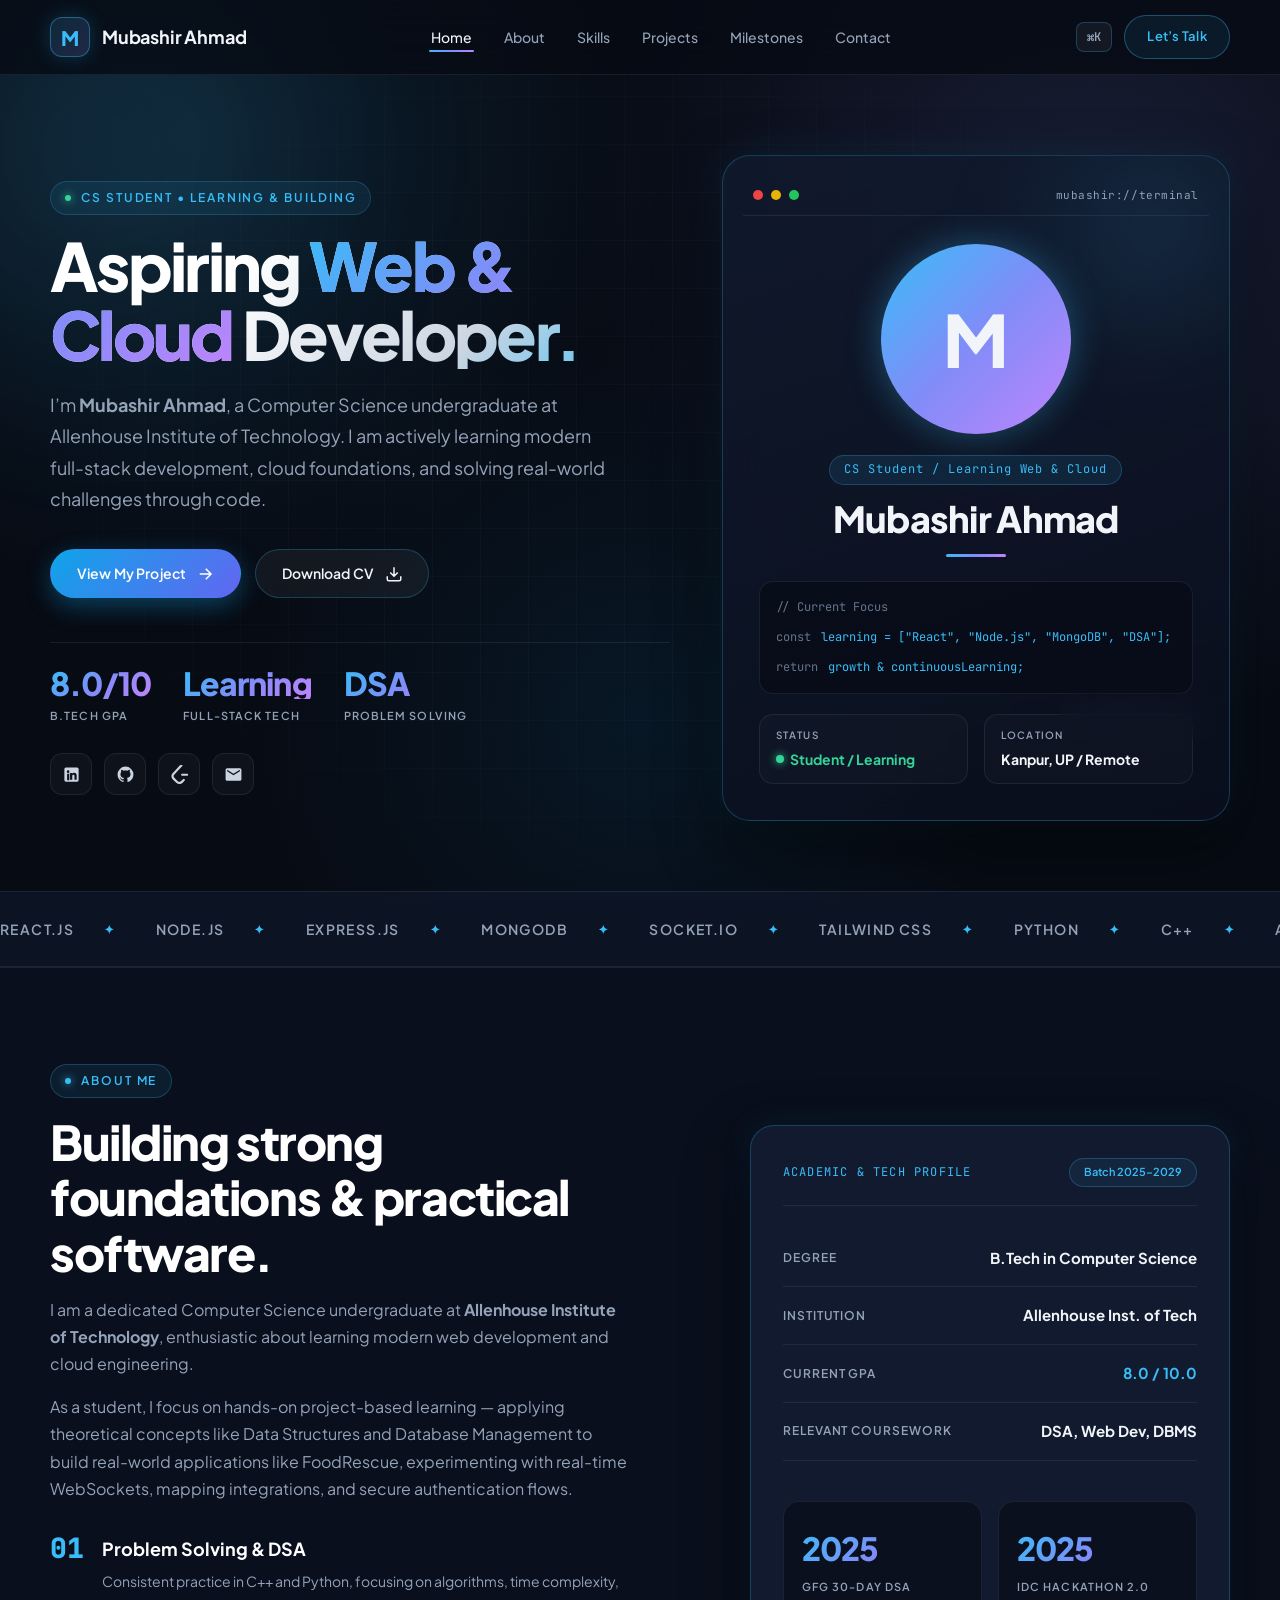
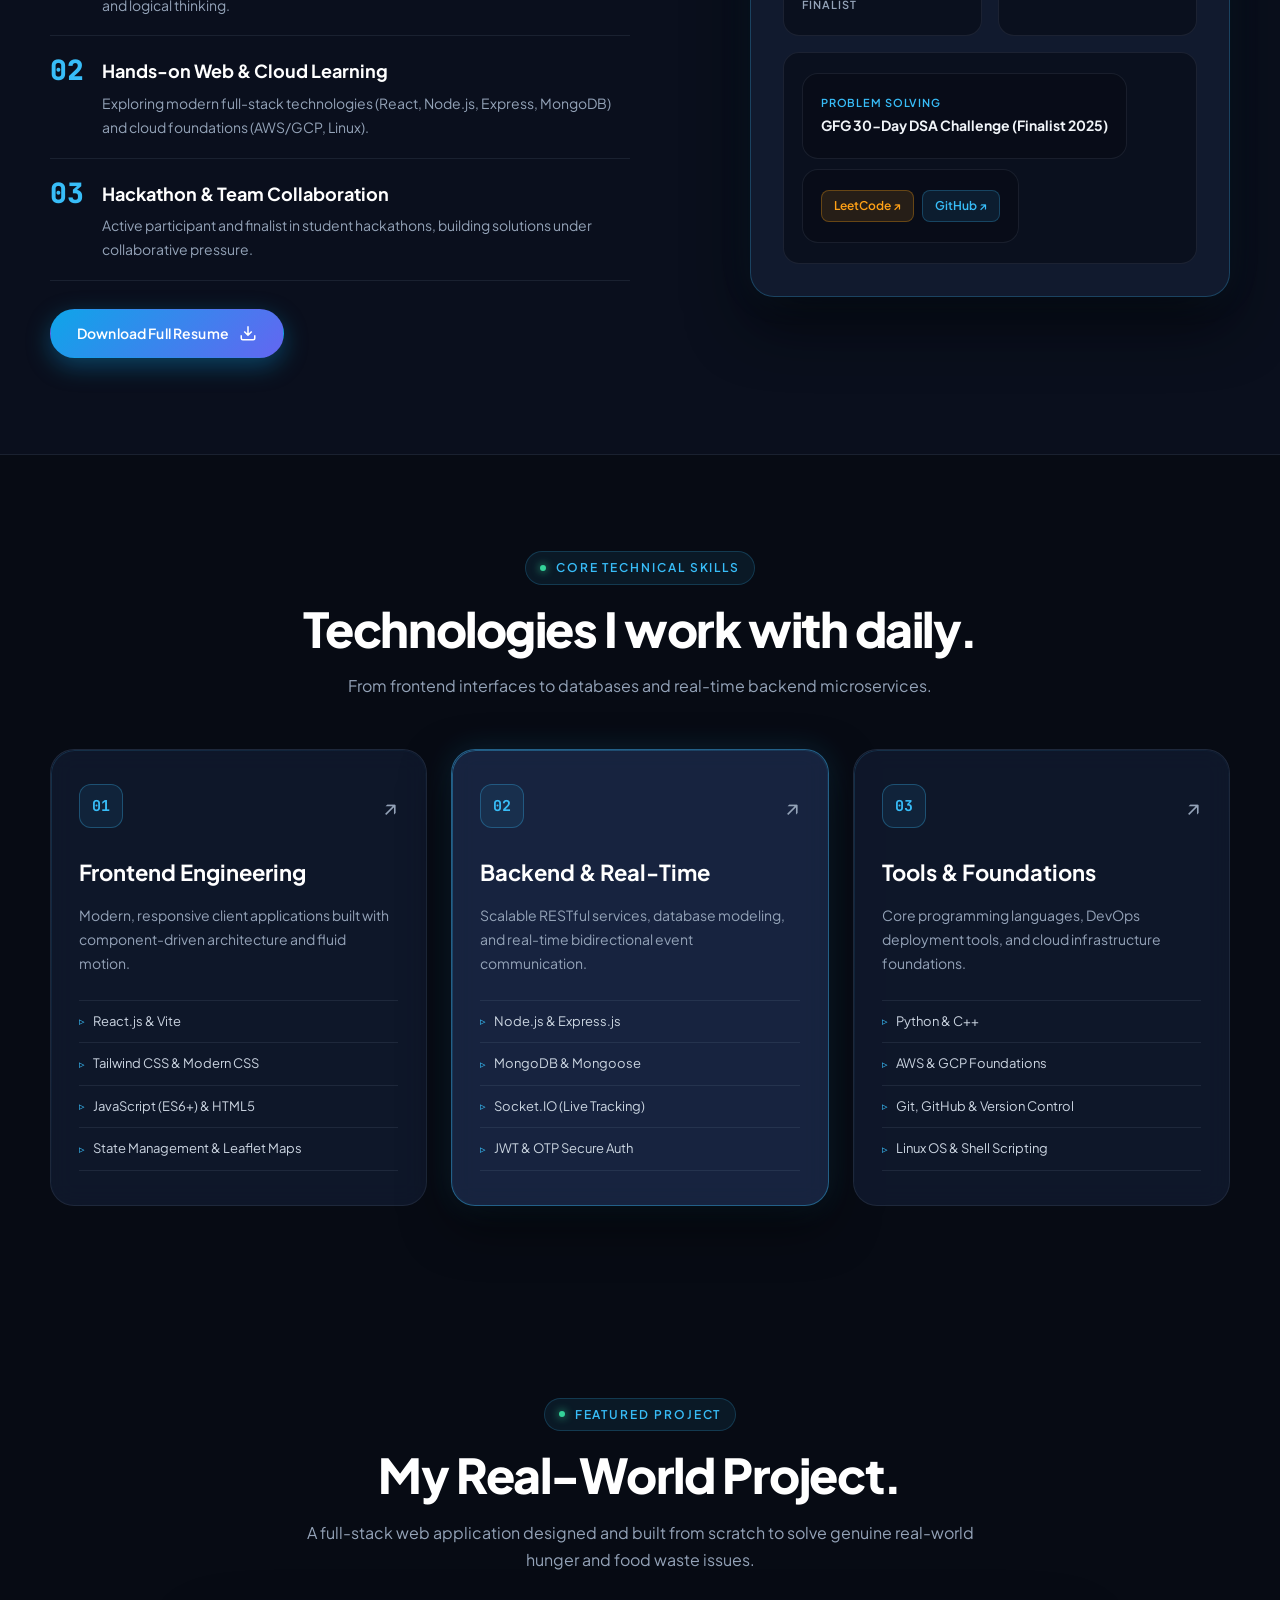
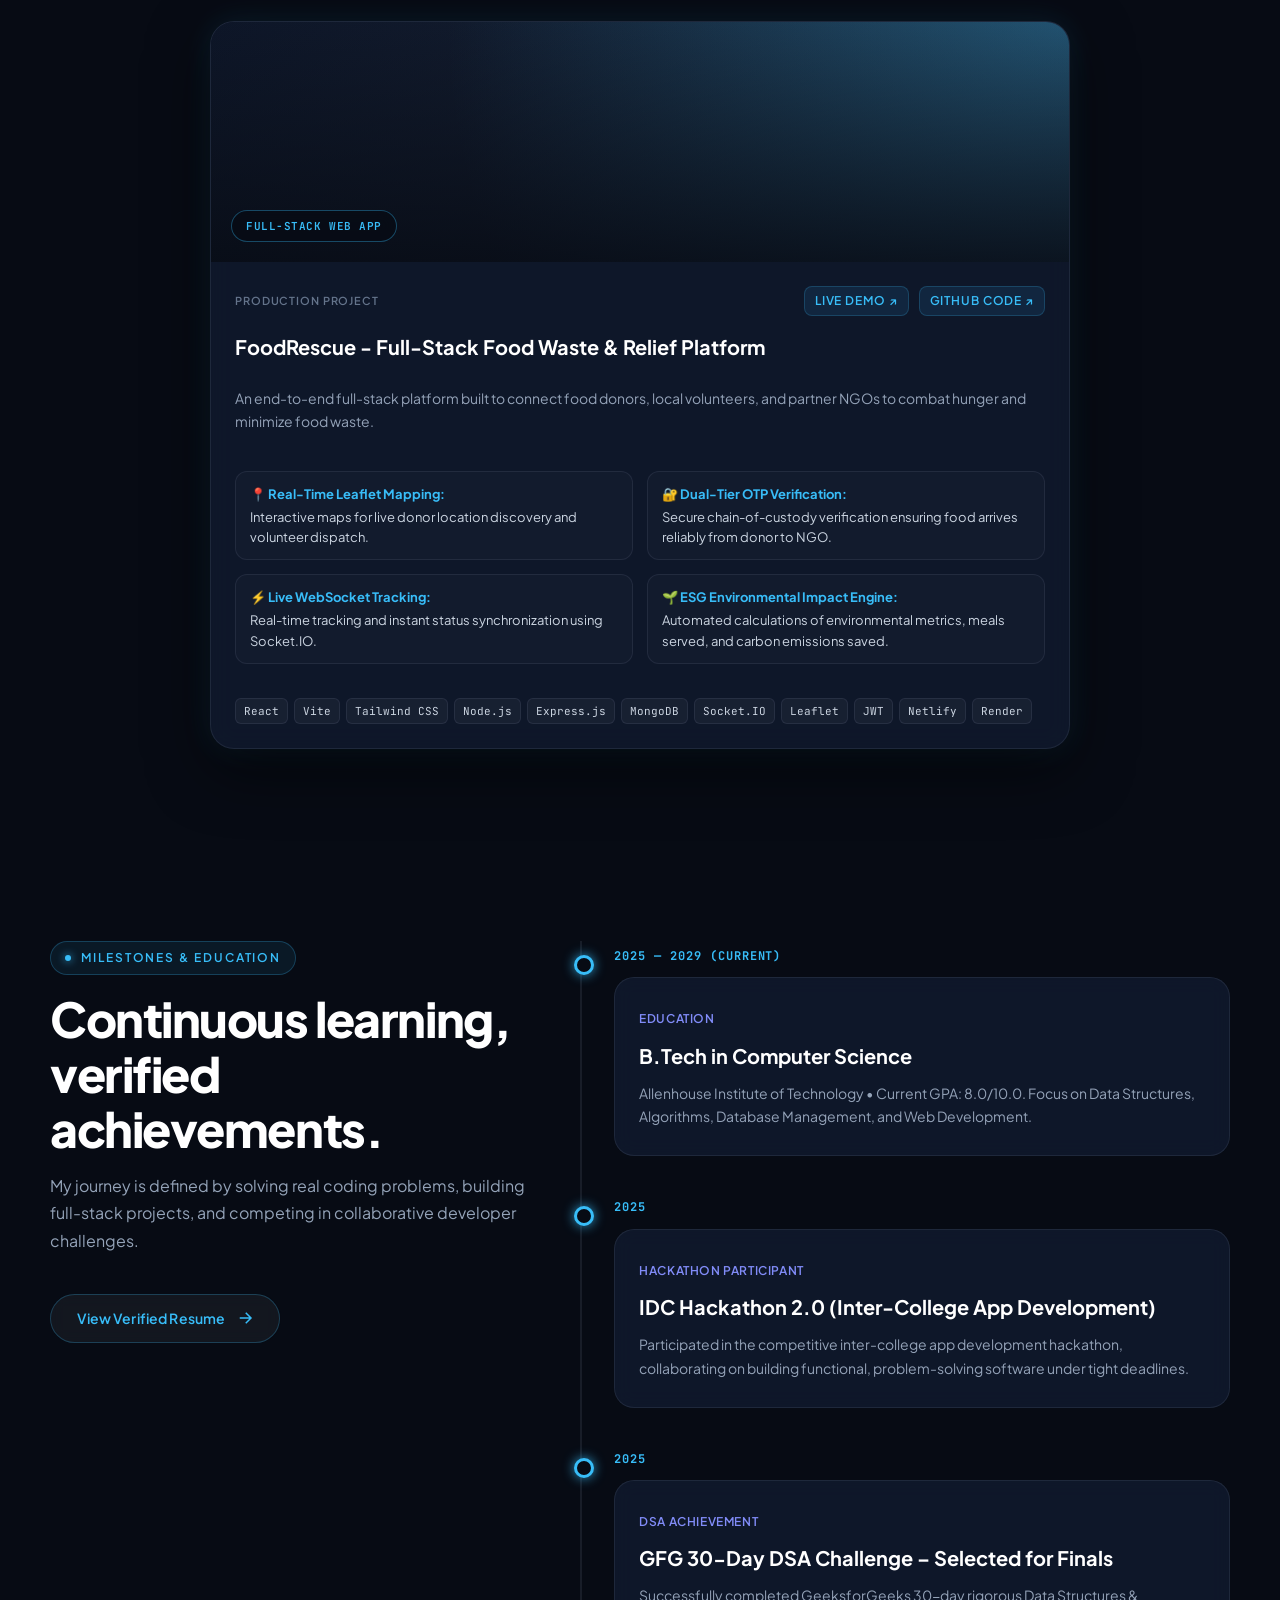
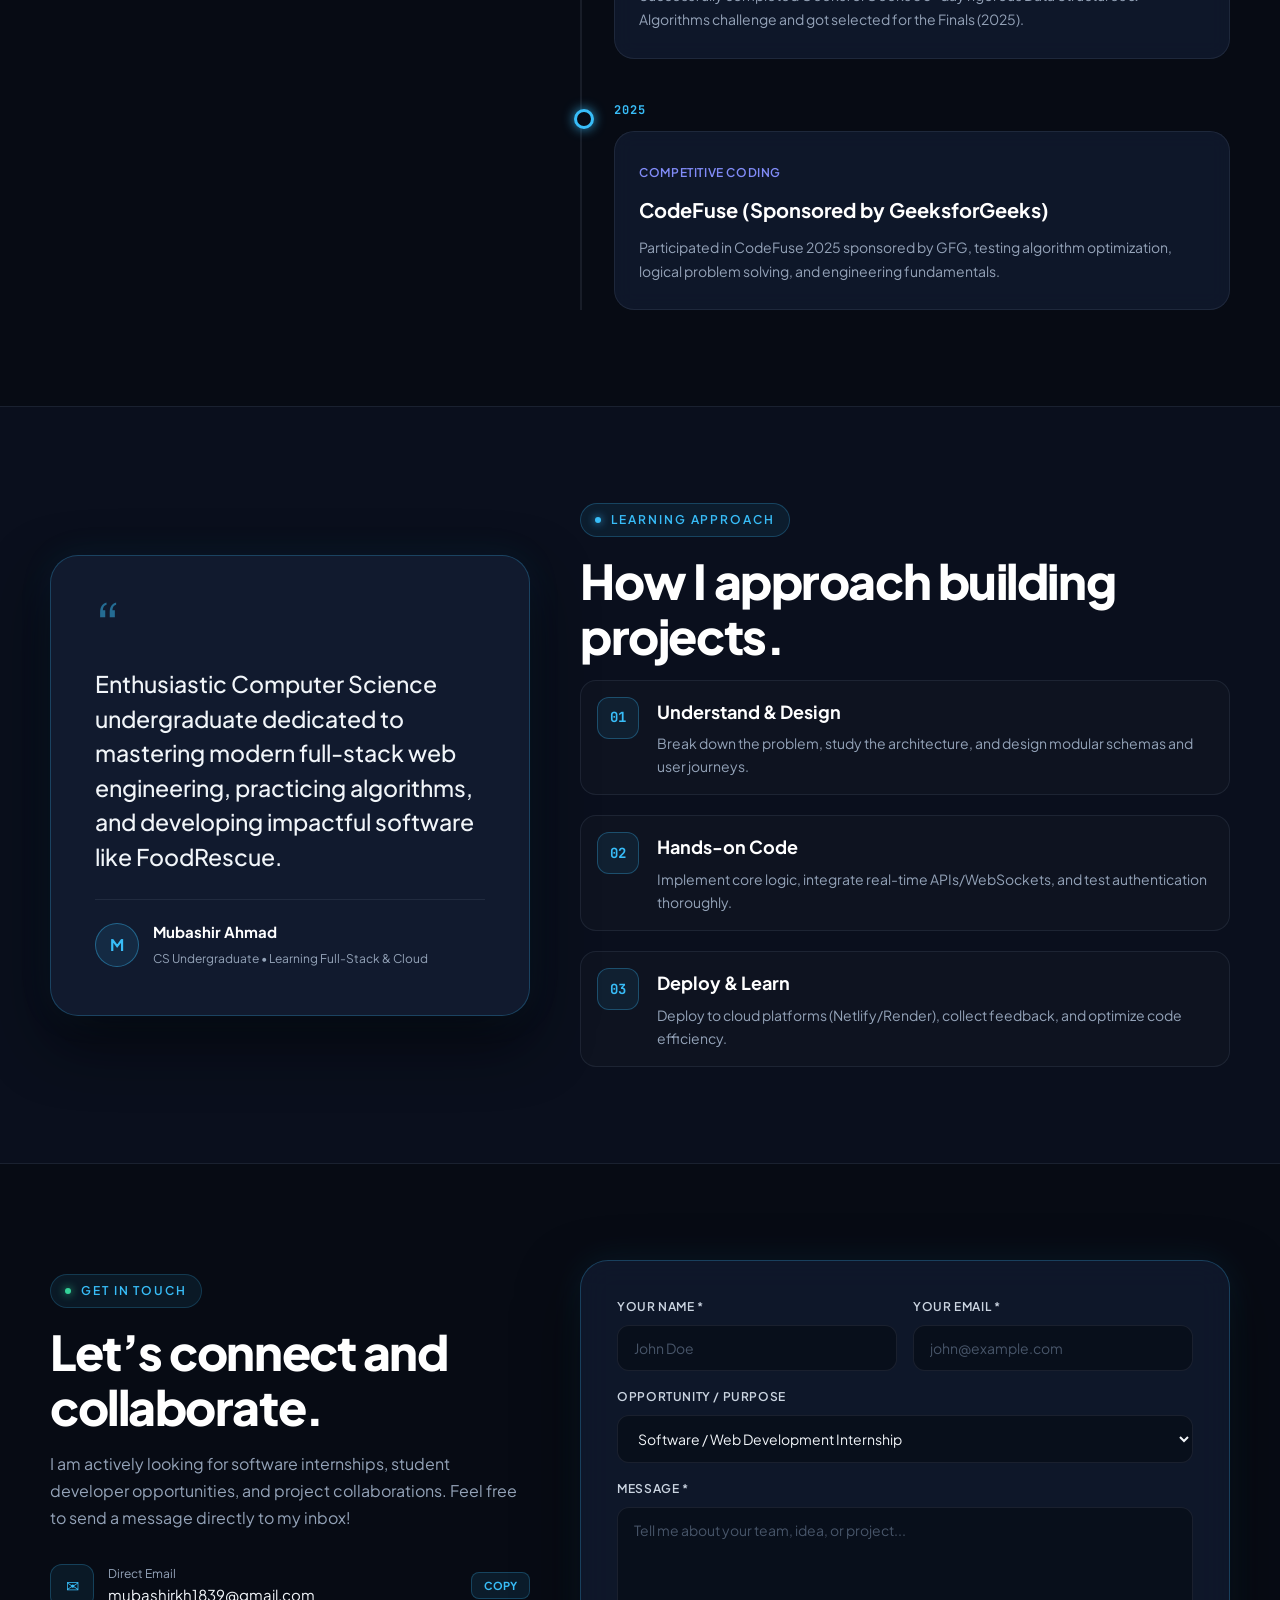
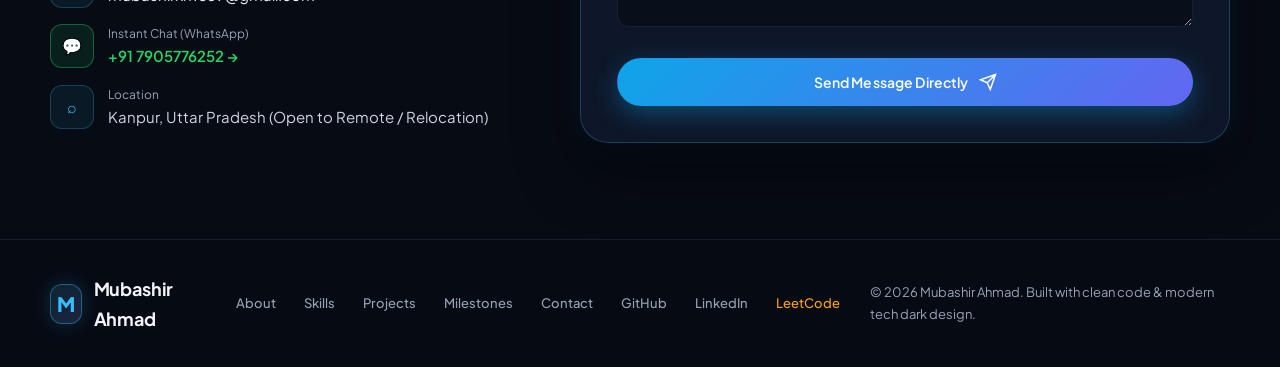
==== commit 2862baa6: "Remove hackathon finalist badge from hero card" ====
--- a/index.html
+++ b/index.html
@@ -157,10 +157,6 @@
                 </div>
               </div>
 
-              <div class="floating-card floating-card-one">
-                <span class="floating-card-icon">⚡</span>
-                <span>Hackathon Finalist</span>
-              </div>
               <div class="floating-card floating-card-two">
                 <span class="floating-card-icon">💡</span>
                 <span>Learning Web & Cloud</span>
